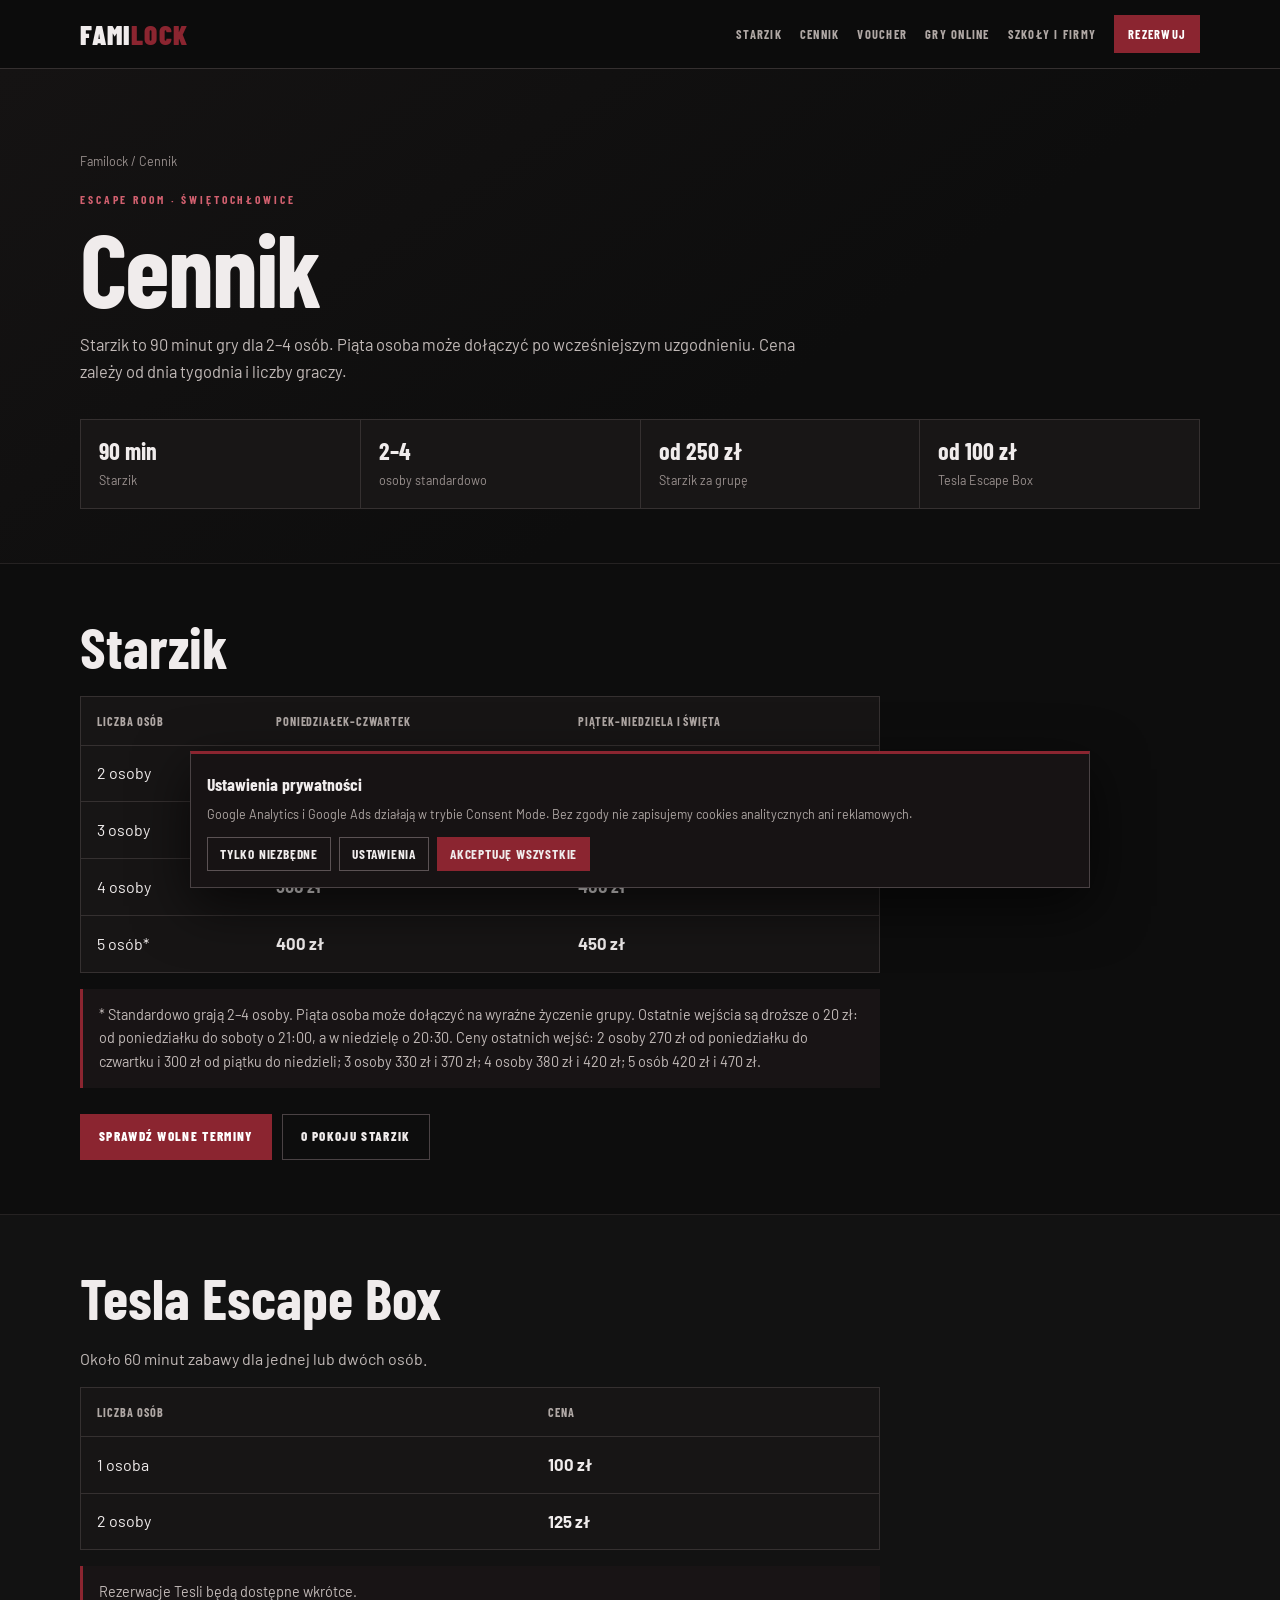
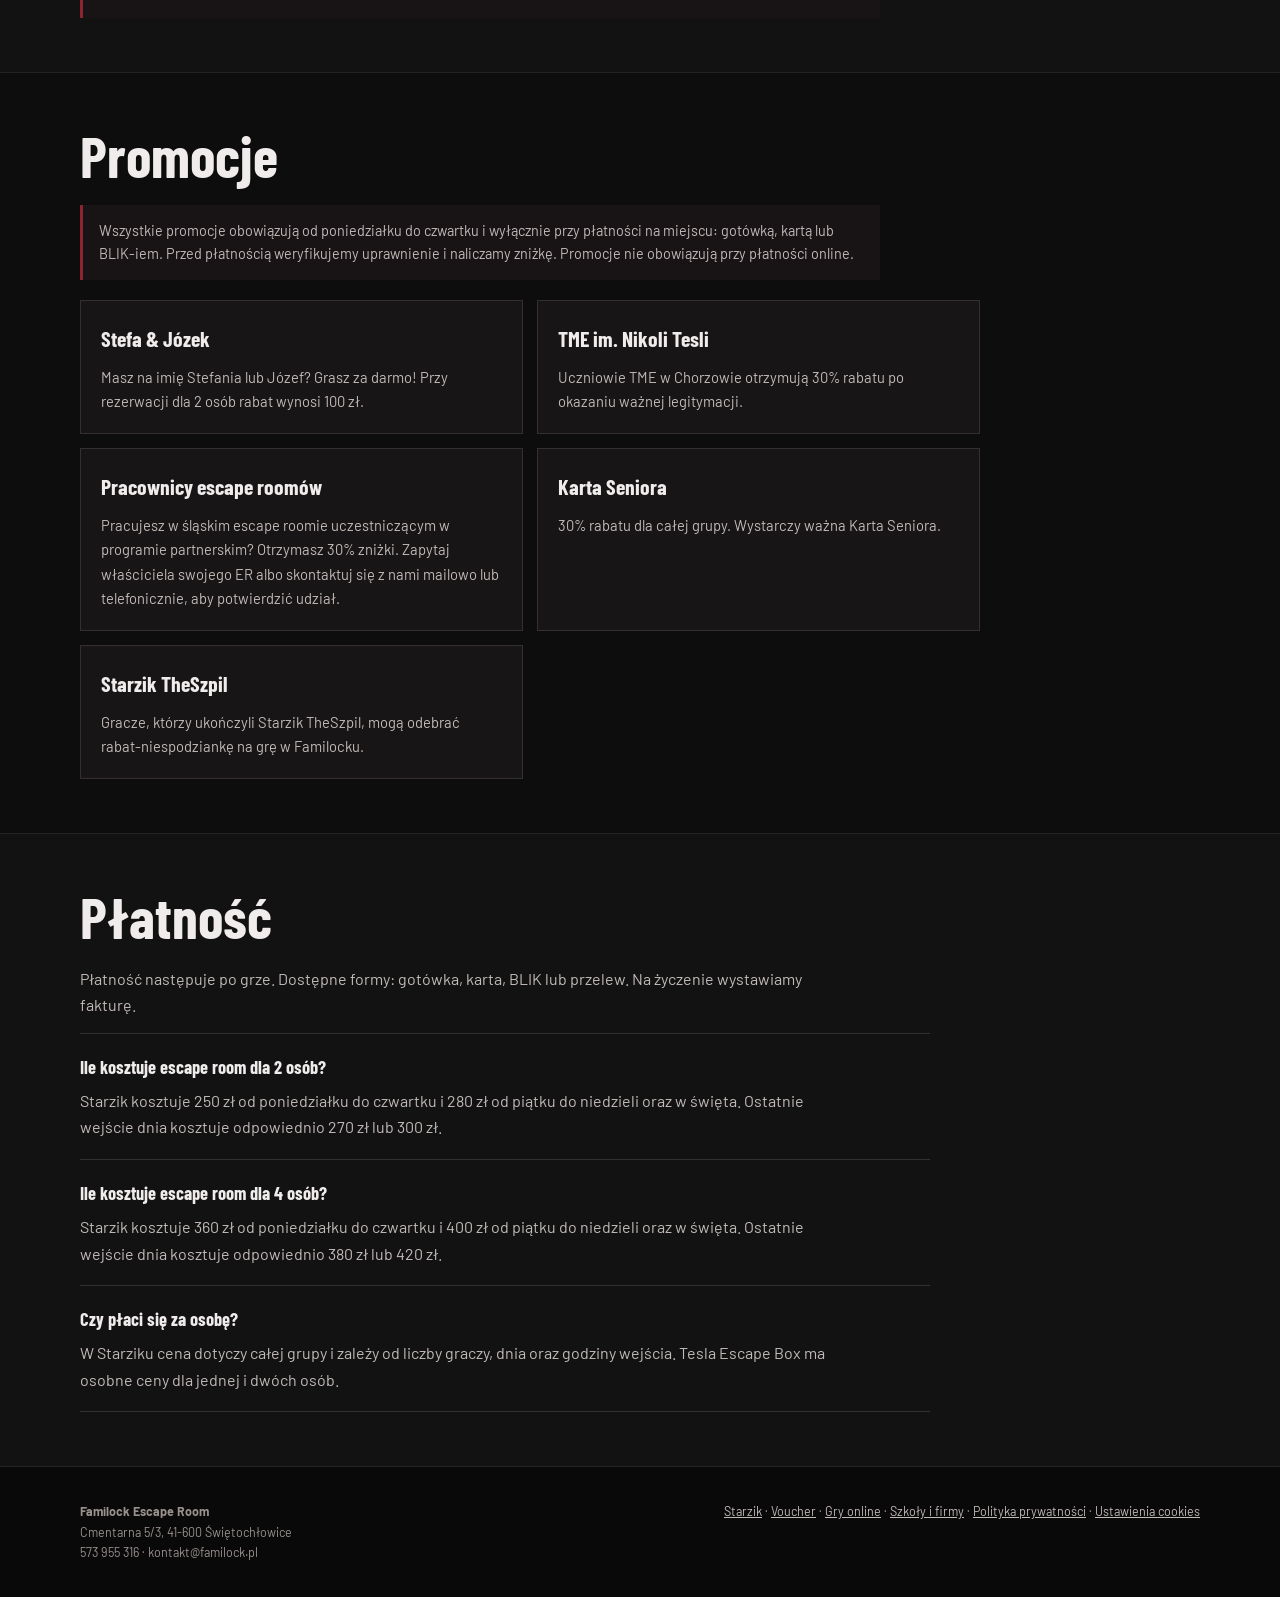
==== cennik/index.html @ 9a749a1a "Update pricing for late entry times" ====
<!doctype html>
<html lang="pl">
<head>
<meta charset="UTF-8">
<meta name="viewport" content="width=device-width,initial-scale=1">
<title>Cennik Escape Room Familock | Świętochłowice</title>
<meta name="description" content="Cennik Familock w Świętochłowicach. Starzik od 250 zł za grupę, Tesla Escape Box od 100 zł. Sprawdź ceny i promocje.">
<meta name="robots" content="index,follow">
<link rel="canonical" href="https://familock.pl/cennik/">
<meta property="og:type" content="website">
<meta property="og:locale" content="pl_PL">
<meta property="og:site_name" content="Familock Escape Room">
<meta property="og:title" content="Cennik Escape Room Familock">
<meta property="og:description" content="Starzik od 250 zł za grupę, Tesla Escape Box od 100 zł. Aktualny cennik i promocje Familock.">
<meta property="og:url" content="https://familock.pl/cennik/">
<meta property="og:image" content="https://familock.pl/img/starzik/starzik-familock-escape-room-swietochlowice-02.webp">
<link rel="icon" href="/favicon.png">
<link rel="stylesheet" href="https://fonts.googleapis.com/css2?family=Barlow+Condensed:wght@600;700;800;900&family=Barlow:wght@300;400;500&display=swap">
<link rel="stylesheet" href="/subpage.css">
<script type="application/ld+json">
{"@context":"https://schema.org","@graph":[{"@type":"WebPage","@id":"https://familock.pl/cennik/#page","url":"https://familock.pl/cennik/","name":"Cennik Escape Room Familock","description":"Cennik pokoju Starzik i gry Tesla Escape Box w Familocku w Świętochłowicach.","inLanguage":"pl-PL","isPartOf":{"@id":"https://familock.pl/#website"},"about":{"@id":"https://familock.pl/#business"}},{"@type":"WebSite","@id":"https://familock.pl/#website","url":"https://familock.pl/","name":"Familock Escape Room"},{"@type":"EntertainmentBusiness","@id":"https://familock.pl/#business","name":"Familock Escape Room","url":"https://familock.pl/","telephone":"+48573955316","email":"kontakt@familock.pl","priceRange":"100–470 PLN","address":{"@type":"PostalAddress","streetAddress":"ul. Cmentarna 5/3","addressLocality":"Świętochłowice","postalCode":"41-600","addressCountry":"PL"}},{"@type":"BreadcrumbList","itemListElement":[{"@type":"ListItem","position":1,"name":"Familock","item":"https://familock.pl/"},{"@type":"ListItem","position":2,"name":"Cennik","item":"https://familock.pl/cennik/"}]}]}
</script>
<script>
window.dataLayer=window.dataLayer||[];
window.gtag=window.gtag||function(){window.dataLayer.push(arguments)};
window.gtag('consent','default',{analytics_storage:'denied',ad_storage:'denied',ad_user_data:'denied',ad_personalization:'denied',wait_for_update:500});
window.gtag('set','ads_data_redaction',true);
window.gtag('js',new Date());
</script>
<!-- Google Tag Manager -->
<script>(function(w,d,s,l,i){w[l]=w[l]||[];w[l].push({'gtm.start':
new Date().getTime(),event:'gtm.js'});var f=d.getElementsByTagName(s)[0],
j=d.createElement(s),dl=l!='dataLayer'?'&l='+l:'';j.async=true;j.src=
'https://www.googletagmanager.com/gtm.js?id='+i+dl;f.parentNode.insertBefore(j,f);
})(window,document,'script','dataLayer','GTM-KNPD8QSZ');</script>
<!-- End Google Tag Manager -->
<script id="familock-google-tag" async src="https://www.googletagmanager.com/gtag/js?id=AW-18392650191"></script>
</head>
<body>
<!-- Google Tag Manager (noscript) -->
<noscript><iframe src="https://www.googletagmanager.com/ns.html?id=GTM-KNPD8QSZ" height="0" width="0" style="display:none;visibility:hidden"></iframe></noscript>
<!-- End Google Tag Manager (noscript) -->
<header class="nav"><div class="nav-inner"><a class="logo" href="/">FAMI<span>LOCK</span></a><nav class="nav-links" aria-label="Nawigacja"><a href="/starzik/">Starzik</a><a href="/cennik/">Cennik</a><a href="/voucher/">Voucher</a><a href="/gry-online/">Gry online</a><a href="/dla-szkol-i-firm/">Szkoły i firmy</a><a class="cta" data-booking-link href="/starzik/#rezerwacja">Rezerwuj</a></nav></div></header>
<main>
<section class="hero"><div class="wrap"><div class="crumbs"><a href="/">Familock</a> / Cennik</div><p class="eyebrow">Escape room · Świętochłowice</p><h1>Cennik</h1><p class="lead">Starzik to 90 minut gry dla 2–4 osób. Piąta osoba może dołączyć po wcześniejszym uzgodnieniu. Cena zależy od dnia tygodnia i liczby graczy.</p><div class="facts"><div class="fact"><strong>90 min</strong><span>Starzik</span></div><div class="fact"><strong>2–4</strong><span>osoby standardowo</span></div><div class="fact"><strong>od 250 zł</strong><span>Starzik za grupę</span></div><div class="fact"><strong>od 100 zł</strong><span>Tesla Escape Box</span></div></div></div></section>

<section class="section"><div class="wrap"><h2>Starzik</h2><table class="price-table"><thead><tr><th>Liczba osób</th><th>Poniedziałek–czwartek</th><th>Piątek–niedziela i święta</th></tr></thead><tbody><tr><td>2 osoby</td><td><strong>250 zł</strong></td><td><strong>280 zł</strong></td></tr><tr><td>3 osoby</td><td><strong>310 zł</strong></td><td><strong>350 zł</strong></td></tr><tr><td>4 osoby</td><td><strong>360 zł</strong></td><td><strong>400 zł</strong></td></tr><tr><td>5 osób*</td><td><strong>400 zł</strong></td><td><strong>450 zł</strong></td></tr></tbody></table><div class="note">* Standardowo grają 2–4 osoby. Piąta osoba może dołączyć na wyraźne życzenie grupy. Ostatnie wejścia są droższe o 20 zł: od poniedziałku do soboty o 21:00, a w niedzielę o 20:30. Ceny ostatnich wejść: 2 osoby 270 zł od poniedziałku do czwartku i 300 zł od piątku do niedzieli; 3 osoby 330 zł i 370 zł; 4 osoby 380 zł i 420 zł; 5 osób 420 zł i 470 zł.</div><div class="actions"><a class="btn primary" data-booking-link href="/starzik/#rezerwacja">Sprawdź wolne terminy</a><a class="btn" href="/starzik/">O pokoju Starzik</a></div></div></section>

<section class="section alt"><div class="wrap"><h2>Tesla Escape Box</h2><p>Około 60 minut zabawy dla jednej lub dwóch osób.</p><table class="price-table"><thead><tr><th>Liczba osób</th><th>Cena</th></tr></thead><tbody><tr><td>1 osoba</td><td><strong>100 zł</strong></td></tr><tr><td>2 osoby</td><td><strong>125 zł</strong></td></tr></tbody></table><div class="note">Rezerwacje Tesli będą dostępne wkrótce.</div></div></section>

<section class="section" id="promocje"><div class="wrap"><h2>Promocje</h2><div class="note" style="margin:0 0 20px">Wszystkie promocje obowiązują od poniedziałku do czwartku i wyłącznie przy płatności na miejscu: gotówką, kartą lub BLIK-iem. Przed płatnością weryfikujemy uprawnienie i naliczamy zniżkę. Promocje nie obowiązują przy płatności online.</div><div class="cards"><article class="card"><h3>Stefa &amp; Józek</h3><p>Masz na imię Stefania lub Józef? Grasz za darmo! Przy rezerwacji dla 2 osób rabat wynosi 100 zł.</p></article><article class="card"><h3>TME im. Nikoli Tesli</h3><p>Uczniowie TME w Chorzowie otrzymują 30% rabatu po okazaniu ważnej legitymacji.</p></article><article class="card"><h3>Pracownicy escape roomów</h3><p>Pracujesz w śląskim escape roomie uczestniczącym w programie partnerskim? Otrzymasz 30% zniżki. Zapytaj właściciela swojego ER albo skontaktuj się z nami mailowo lub telefonicznie, aby potwierdzić udział.</p></article><article class="card"><h3>Karta Seniora</h3><p>30% rabatu dla całej grupy. Wystarczy ważna Karta Seniora.</p></article><article class="card"><h3>Starzik TheSzpil</h3><p>Gracze, którzy ukończyli Starzik TheSzpil, mogą odebrać rabat-niespodziankę na grę w Familocku.</p></article></div></div></section>

<section class="section alt"><div class="wrap"><h2>Płatność</h2><p>Płatność następuje po grze. Dostępne formy: gotówka, karta, BLIK lub przelew. Na życzenie wystawiamy fakturę.</p><div class="qa"><div class="qa-item"><h3>Ile kosztuje escape room dla 2 osób?</h3><p>Starzik kosztuje 250 zł od poniedziałku do czwartku i 280 zł od piątku do niedzieli oraz w święta. Ostatnie wejście dnia kosztuje odpowiednio 270 zł lub 300 zł.</p></div><div class="qa-item"><h3>Ile kosztuje escape room dla 4 osób?</h3><p>Starzik kosztuje 360 zł od poniedziałku do czwartku i 400 zł od piątku do niedzieli oraz w święta. Ostatnie wejście dnia kosztuje odpowiednio 380 zł lub 420 zł.</p></div><div class="qa-item"><h3>Czy płaci się za osobę?</h3><p>W Starziku cena dotyczy całej grupy i zależy od liczby graczy, dnia oraz godziny wejścia. Tesla Escape Box ma osobne ceny dla jednej i dwóch osób.</p></div></div></div></section>
</main>
<footer class="footer"><div class="wrap footer-grid"><div><strong>Familock Escape Room</strong><br>Cmentarna 5/3, 41-600 Świętochłowice<br>573 955 316 · kontakt@familock.pl</div><div><a href="/starzik/">Starzik</a> · <a href="/voucher/">Voucher</a> · <a href="/gry-online/">Gry online</a> · <a href="/dla-szkol-i-firm/">Szkoły i firmy</a> · <a href="/polityka.html">Polityka prywatności</a></div></div></footer>
<div id="cookie-consent" class="cookie" hidden><strong>Ustawienia prywatności</strong><p>Google Analytics i Google Ads działają w trybie Consent Mode. Bez zgody nie zapisujemy cookies analitycznych ani reklamowych.</p><div id="cookie-settings" class="cookie-settings" hidden><label for="cookie-analytics">Analityczne - Google Analytics</label><input id="cookie-analytics" type="checkbox"><label for="cookie-marketing">Reklamowe - pomiar Google Ads</label><input id="cookie-marketing" type="checkbox"></div><div class="cookie-actions"><button id="cookie-necessary">Tylko niezbędne</button><button id="cookie-toggle-settings">Ustawienia</button><button id="cookie-save" hidden>Zapisz wybór</button><button id="cookie-accept-all" class="primary">Akceptuję wszystkie</button></div></div>
<script src="/subpage.js"></script>
</body>
</html>
---- subpage.css ----
*{box-sizing:border-box}html{scroll-behavior:smooth}body{margin:0;background:#0d0d0d;color:#f0ecec;font-family:Barlow,Arial,sans-serif;line-height:1.65}a{color:inherit}.nav{position:sticky;top:0;z-index:20;background:rgba(13,13,13,.96);border-bottom:1px solid #353030}.nav-inner,.wrap{width:min(1120px,calc(100% - 32px));margin:auto}.nav-inner{min-height:68px;display:flex;align-items:center;justify-content:space-between;gap:20px}.logo{font-family:'Barlow Condensed',Arial,sans-serif;font-size:1.7rem;font-weight:900;letter-spacing:.04em;text-decoration:none}.logo span{color:#8b2530}.nav-links{display:flex;gap:18px;align-items:center;flex-wrap:wrap}.nav-links a{font-family:'Barlow Condensed',Arial,sans-serif;font-size:.78rem;font-weight:700;text-transform:uppercase;letter-spacing:.1em;text-decoration:none;color:#b0a8a5}.nav-links a:hover{color:#fff}.nav-links .cta{background:#8b2530;color:#fff;padding:9px 14px}.hero{padding:82px 0 54px;border-bottom:1px solid #252222;background:linear-gradient(145deg,#151313,#0d0d0d 62%)}.eyebrow{font-family:'Barlow Condensed',Arial,sans-serif;font-size:.72rem;font-weight:700;letter-spacing:.25em;text-transform:uppercase;color:#d2606f;margin:0 0 12px}.hero h1{font-family:'Barlow Condensed',Arial,sans-serif;font-size:clamp(3.2rem,8vw,6.4rem);line-height:.9;margin:0 0 18px;letter-spacing:-.02em}.lead{max-width:760px;color:#c2bab8;font-size:1.03rem;margin:0}.facts{display:grid;grid-template-columns:repeat(4,1fr);gap:1px;background:#353030;border:1px solid #353030;margin-top:34px}.fact{background:#181616;padding:18px}.fact strong{display:block;font-family:'Barlow Condensed',Arial,sans-serif;font-size:1.5rem;line-height:1.1}.fact span{display:block;margin-top:5px;color:#9a918f;font-size:.78rem}.section{padding:54px 0;border-bottom:1px solid #252222}.section.alt{background:#121212}.section h2{font-family:'Barlow Condensed',Arial,sans-serif;font-size:clamp(2rem,5vw,3.6rem);line-height:1;margin:0 0 20px}.section h3{font-family:'Barlow Condensed',Arial,sans-serif;font-size:1.35rem;margin:28px 0 8px}.section p{max-width:780px;color:#c2bab8;margin:0 0 14px}.plain-list{max-width:800px;padding-left:20px;color:#c2bab8}.plain-list li{margin:8px 0}.price-table{width:100%;border-collapse:collapse;max-width:800px;background:#171515;border:1px solid #353030}.price-table th,.price-table td{padding:14px 16px;border-bottom:1px solid #353030;text-align:left}.price-table th{font-family:'Barlow Condensed',Arial,sans-serif;text-transform:uppercase;letter-spacing:.08em;color:#b0a8a5;font-size:.76rem}.price-table td strong{font-size:1.05rem}.note{max-width:800px;margin-top:16px;padding:14px 16px;border-left:3px solid #8b2530;background:#181415;color:#c2bab8;font-size:.9rem}.cards{display:grid;grid-template-columns:repeat(2,1fr);gap:14px;max-width:900px}.card{border:1px solid #353030;background:#171515;padding:20px}.card h3{margin:0 0 8px}.card p{margin:0;font-size:.92rem}.qa{max-width:850px;border-top:1px solid #353030}.qa-item{padding:18px 0;border-bottom:1px solid #353030}.qa-item h3{margin:0 0 6px;font-size:1.15rem}.qa-item p{margin:0}.actions{display:flex;gap:10px;flex-wrap:wrap;margin-top:26px}.btn{display:inline-flex;align-items:center;justify-content:center;min-height:46px;padding:10px 18px;text-decoration:none;border:1px solid #4a4244;font-family:'Barlow Condensed',Arial,sans-serif;font-size:.82rem;font-weight:800;text-transform:uppercase;letter-spacing:.1em}.btn.primary{background:#8b2530;border-color:#8b2530;color:#fff}.btn:hover{border-color:#a03340}.footer{padding:34px 0;background:#090909}.footer-grid{display:flex;justify-content:space-between;gap:22px;flex-wrap:wrap;color:#9a918f;font-size:.78rem}.footer a,.footer button{color:#c2bab8}.footer button{border:0;background:none;padding:0;font:inherit;text-decoration:underline;cursor:pointer}.crumbs{font-size:.78rem;color:#9a918f;margin-bottom:18px}.crumbs a{text-decoration:none}.contact-box{max-width:800px;border:1px solid #353030;background:#171515;padding:20px}.contact-box a{color:#f0ecec}.cookie{position:fixed;left:12px;right:12px;bottom:12px;z-index:100;background:#171314;border:1px solid #4a4244;border-top:3px solid #8b2530;max-width:900px;margin:auto;padding:16px;box-shadow:0 18px 55px rgba(0,0,0,.65)}.cookie[hidden]{display:none}.cookie strong{font-family:'Barlow Condensed',Arial,sans-serif;font-size:1.1rem}.cookie p{font-size:.78rem;color:#b0a8a5;margin:5px 0 12px}.cookie-actions{display:flex;gap:8px;flex-wrap:wrap}.cookie button{border:1px solid #5b5254;background:transparent;color:#f0ecec;padding:8px 12px;cursor:pointer;font-family:'Barlow Condensed',Arial,sans-serif;font-weight:700;text-transform:uppercase;letter-spacing:.06em}.cookie button.primary{background:#8b2530;border-color:#8b2530}.cookie-settings{display:grid;grid-template-columns:1fr auto;gap:8px 16px;margin:12px 0;padding-top:12px;border-top:1px solid #353030}.cookie-settings[hidden]{display:none}.cookie-settings label{font-size:.8rem;color:#c2bab8}.cookie-settings input{width:18px;height:18px;accent-color:#8b2530}@media(max-width:760px){.nav-inner{align-items:flex-start;padding:14px 0}.nav-links{justify-content:flex-end;gap:10px}.nav-links a:not(.cta){display:none}.hero{padding:58px 0 40px}.facts{grid-template-columns:1fr 1fr}.cards{grid-template-columns:1fr}.price-table th,.price-table td{padding:12px 10px;font-size:.9rem}.footer-grid{display:block}.footer-grid>div+div{margin-top:12px}}
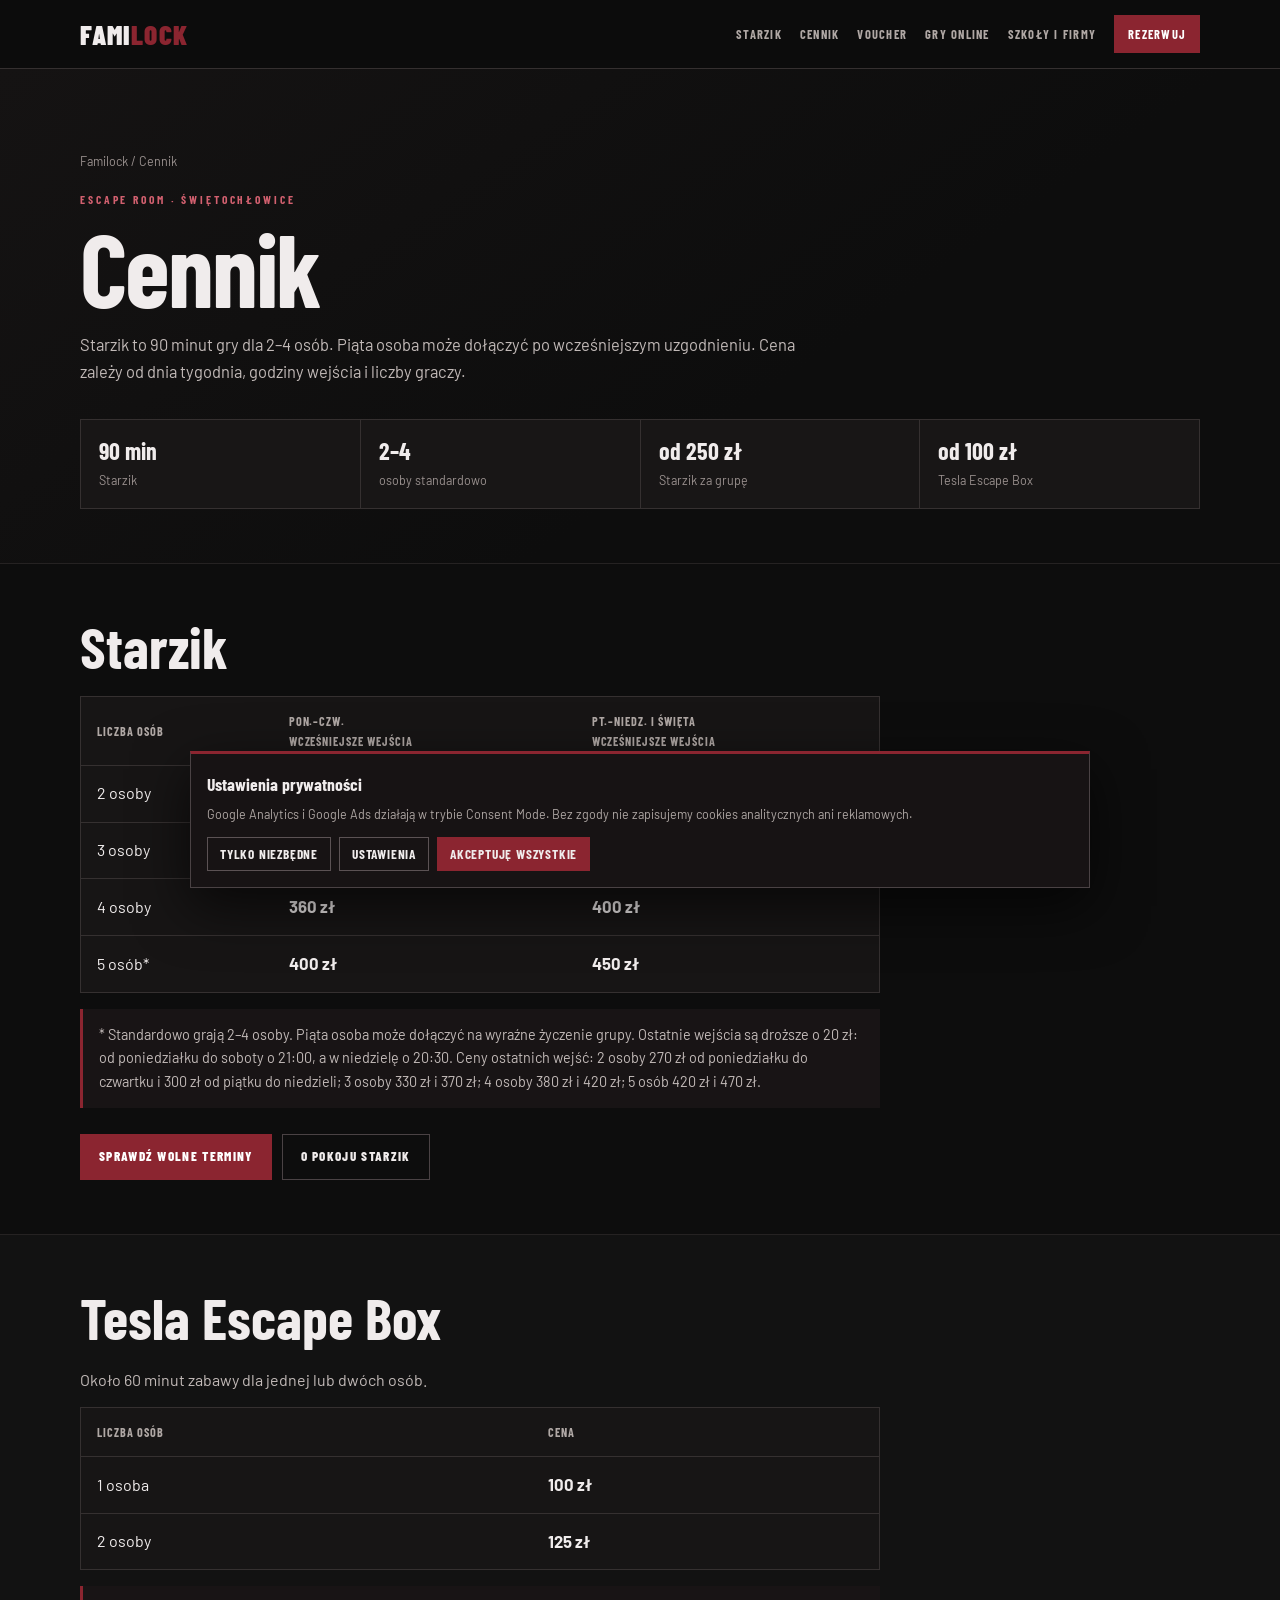
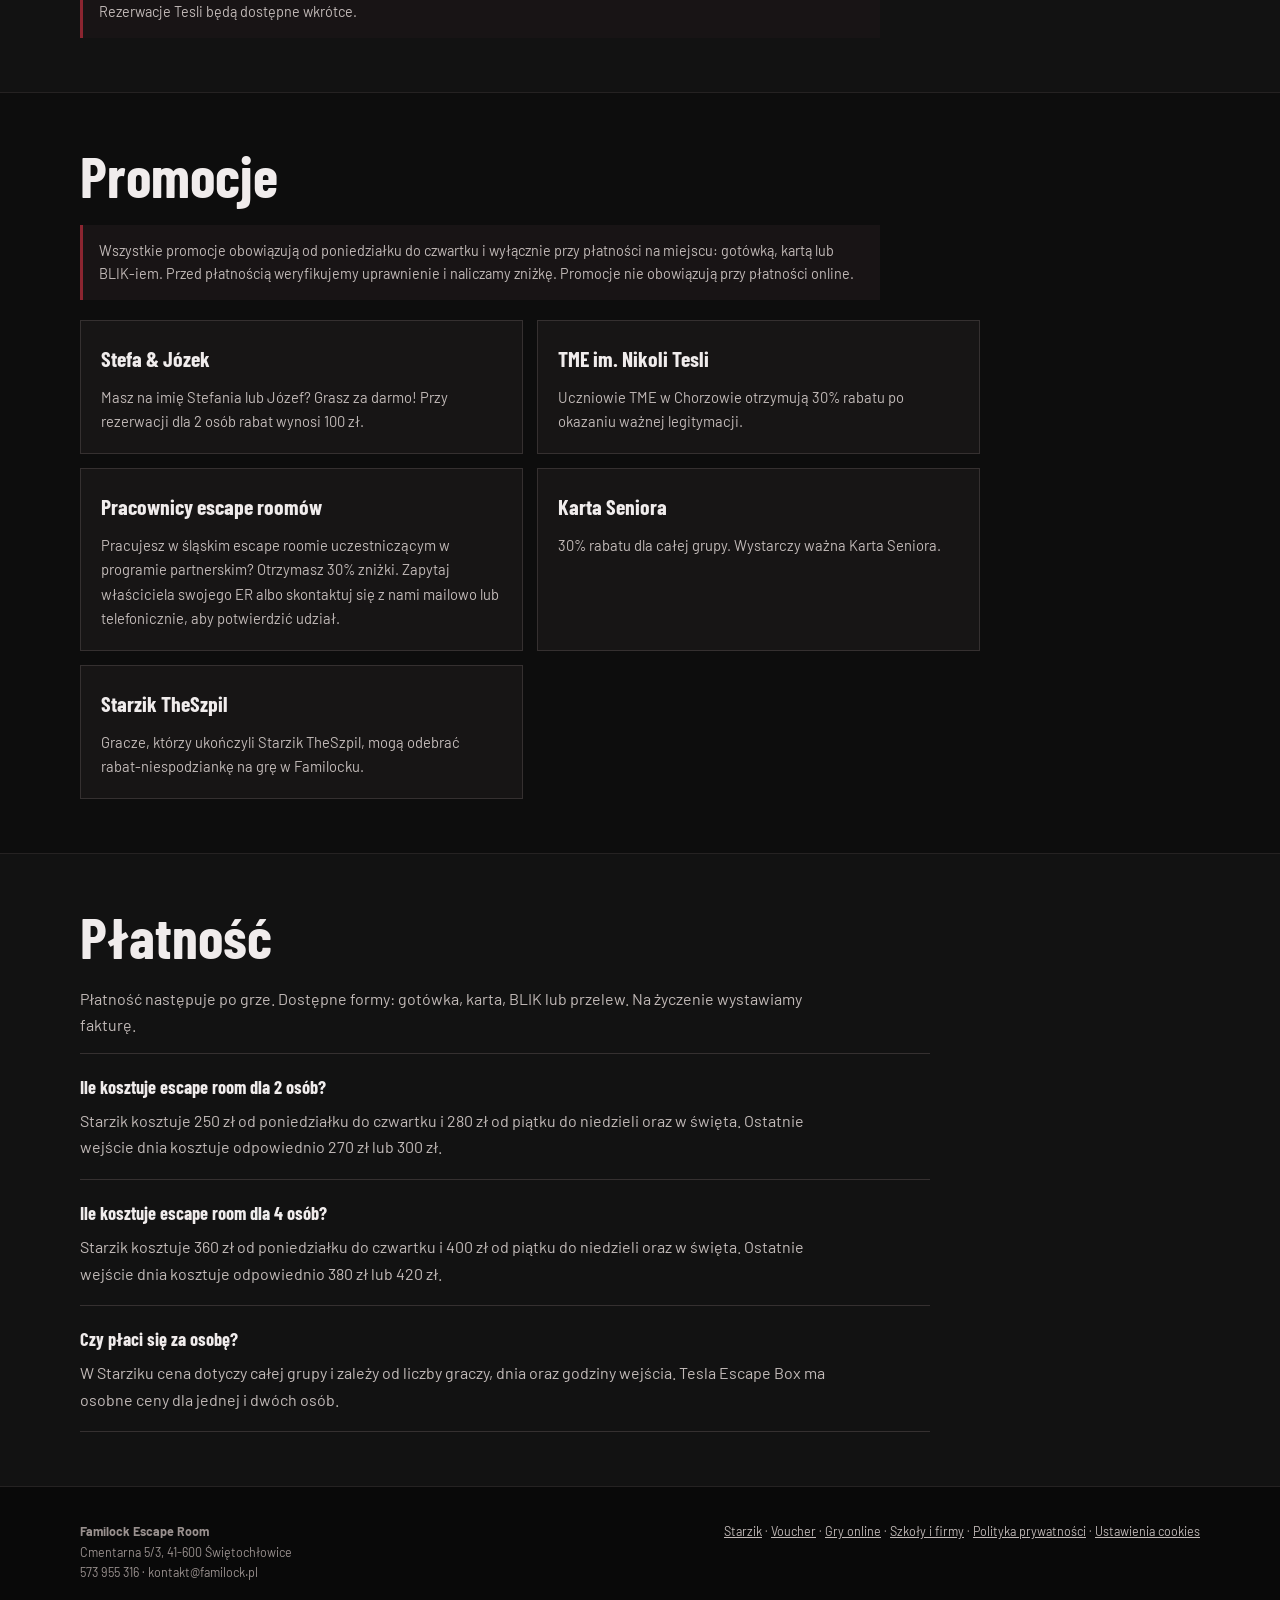
==== commit 577bae45: "Clarify standard and late pricing labels" ====
--- a/cennik/index.html
+++ b/cennik/index.html
@@ -42,9 +42,9 @@
 <!-- End Google Tag Manager (noscript) -->
 <header class="nav"><div class="nav-inner"><a class="logo" href="/">FAMI<span>LOCK</span></a><nav class="nav-links" aria-label="Nawigacja"><a href="/starzik/">Starzik</a><a href="/cennik/">Cennik</a><a href="/voucher/">Voucher</a><a href="/gry-online/">Gry online</a><a href="/dla-szkol-i-firm/">Szkoły i firmy</a><a class="cta" data-booking-link href="/starzik/#rezerwacja">Rezerwuj</a></nav></div></header>
 <main>
-<section class="hero"><div class="wrap"><div class="crumbs"><a href="/">Familock</a> / Cennik</div><p class="eyebrow">Escape room · Świętochłowice</p><h1>Cennik</h1><p class="lead">Starzik to 90 minut gry dla 2–4 osób. Piąta osoba może dołączyć po wcześniejszym uzgodnieniu. Cena zależy od dnia tygodnia i liczby graczy.</p><div class="facts"><div class="fact"><strong>90 min</strong><span>Starzik</span></div><div class="fact"><strong>2–4</strong><span>osoby standardowo</span></div><div class="fact"><strong>od 250 zł</strong><span>Starzik za grupę</span></div><div class="fact"><strong>od 100 zł</strong><span>Tesla Escape Box</span></div></div></div></section>
+<section class="hero"><div class="wrap"><div class="crumbs"><a href="/">Familock</a> / Cennik</div><p class="eyebrow">Escape room · Świętochłowice</p><h1>Cennik</h1><p class="lead">Starzik to 90 minut gry dla 2–4 osób. Piąta osoba może dołączyć po wcześniejszym uzgodnieniu. Cena zależy od dnia tygodnia, godziny wejścia i liczby graczy.</p><div class="facts"><div class="fact"><strong>90 min</strong><span>Starzik</span></div><div class="fact"><strong>2–4</strong><span>osoby standardowo</span></div><div class="fact"><strong>od 250 zł</strong><span>Starzik za grupę</span></div><div class="fact"><strong>od 100 zł</strong><span>Tesla Escape Box</span></div></div></div></section>
 
-<section class="section"><div class="wrap"><h2>Starzik</h2><table class="price-table"><thead><tr><th>Liczba osób</th><th>Poniedziałek–czwartek</th><th>Piątek–niedziela i święta</th></tr></thead><tbody><tr><td>2 osoby</td><td><strong>250 zł</strong></td><td><strong>280 zł</strong></td></tr><tr><td>3 osoby</td><td><strong>310 zł</strong></td><td><strong>350 zł</strong></td></tr><tr><td>4 osoby</td><td><strong>360 zł</strong></td><td><strong>400 zł</strong></td></tr><tr><td>5 osób*</td><td><strong>400 zł</strong></td><td><strong>450 zł</strong></td></tr></tbody></table><div class="note">* Standardowo grają 2–4 osoby. Piąta osoba może dołączyć na wyraźne życzenie grupy. Ostatnie wejścia są droższe o 20 zł: od poniedziałku do soboty o 21:00, a w niedzielę o 20:30. Ceny ostatnich wejść: 2 osoby 270 zł od poniedziałku do czwartku i 300 zł od piątku do niedzieli; 3 osoby 330 zł i 370 zł; 4 osoby 380 zł i 420 zł; 5 osób 420 zł i 470 zł.</div><div class="actions"><a class="btn primary" data-booking-link href="/starzik/#rezerwacja">Sprawdź wolne terminy</a><a class="btn" href="/starzik/">O pokoju Starzik</a></div></div></section>
+<section class="section"><div class="wrap"><h2>Starzik</h2><table class="price-table"><thead><tr><th>Liczba osób</th><th>Pon.–czw.<br>wcześniejsze wejścia</th><th>Pt.–niedz. i święta<br>wcześniejsze wejścia</th></tr></thead><tbody><tr><td>2 osoby</td><td><strong>250 zł</strong></td><td><strong>280 zł</strong></td></tr><tr><td>3 osoby</td><td><strong>310 zł</strong></td><td><strong>350 zł</strong></td></tr><tr><td>4 osoby</td><td><strong>360 zł</strong></td><td><strong>400 zł</strong></td></tr><tr><td>5 osób*</td><td><strong>400 zł</strong></td><td><strong>450 zł</strong></td></tr></tbody></table><div class="note">* Standardowo grają 2–4 osoby. Piąta osoba może dołączyć na wyraźne życzenie grupy. Ostatnie wejścia są droższe o 20 zł: od poniedziałku do soboty o 21:00, a w niedzielę o 20:30. Ceny ostatnich wejść: 2 osoby 270 zł od poniedziałku do czwartku i 300 zł od piątku do niedzieli; 3 osoby 330 zł i 370 zł; 4 osoby 380 zł i 420 zł; 5 osób 420 zł i 470 zł.</div><div class="actions"><a class="btn primary" data-booking-link href="/starzik/#rezerwacja">Sprawdź wolne terminy</a><a class="btn" href="/starzik/">O pokoju Starzik</a></div></div></section>
 
 <section class="section alt"><div class="wrap"><h2>Tesla Escape Box</h2><p>Około 60 minut zabawy dla jednej lub dwóch osób.</p><table class="price-table"><thead><tr><th>Liczba osób</th><th>Cena</th></tr></thead><tbody><tr><td>1 osoba</td><td><strong>100 zł</strong></td></tr><tr><td>2 osoby</td><td><strong>125 zł</strong></td></tr></tbody></table><div class="note">Rezerwacje Tesli będą dostępne wkrótce.</div></div></section>
 
@@ -57,4 +57,3 @@
 <script src="/subpage.js"></script>
 </body>
 </html>
-
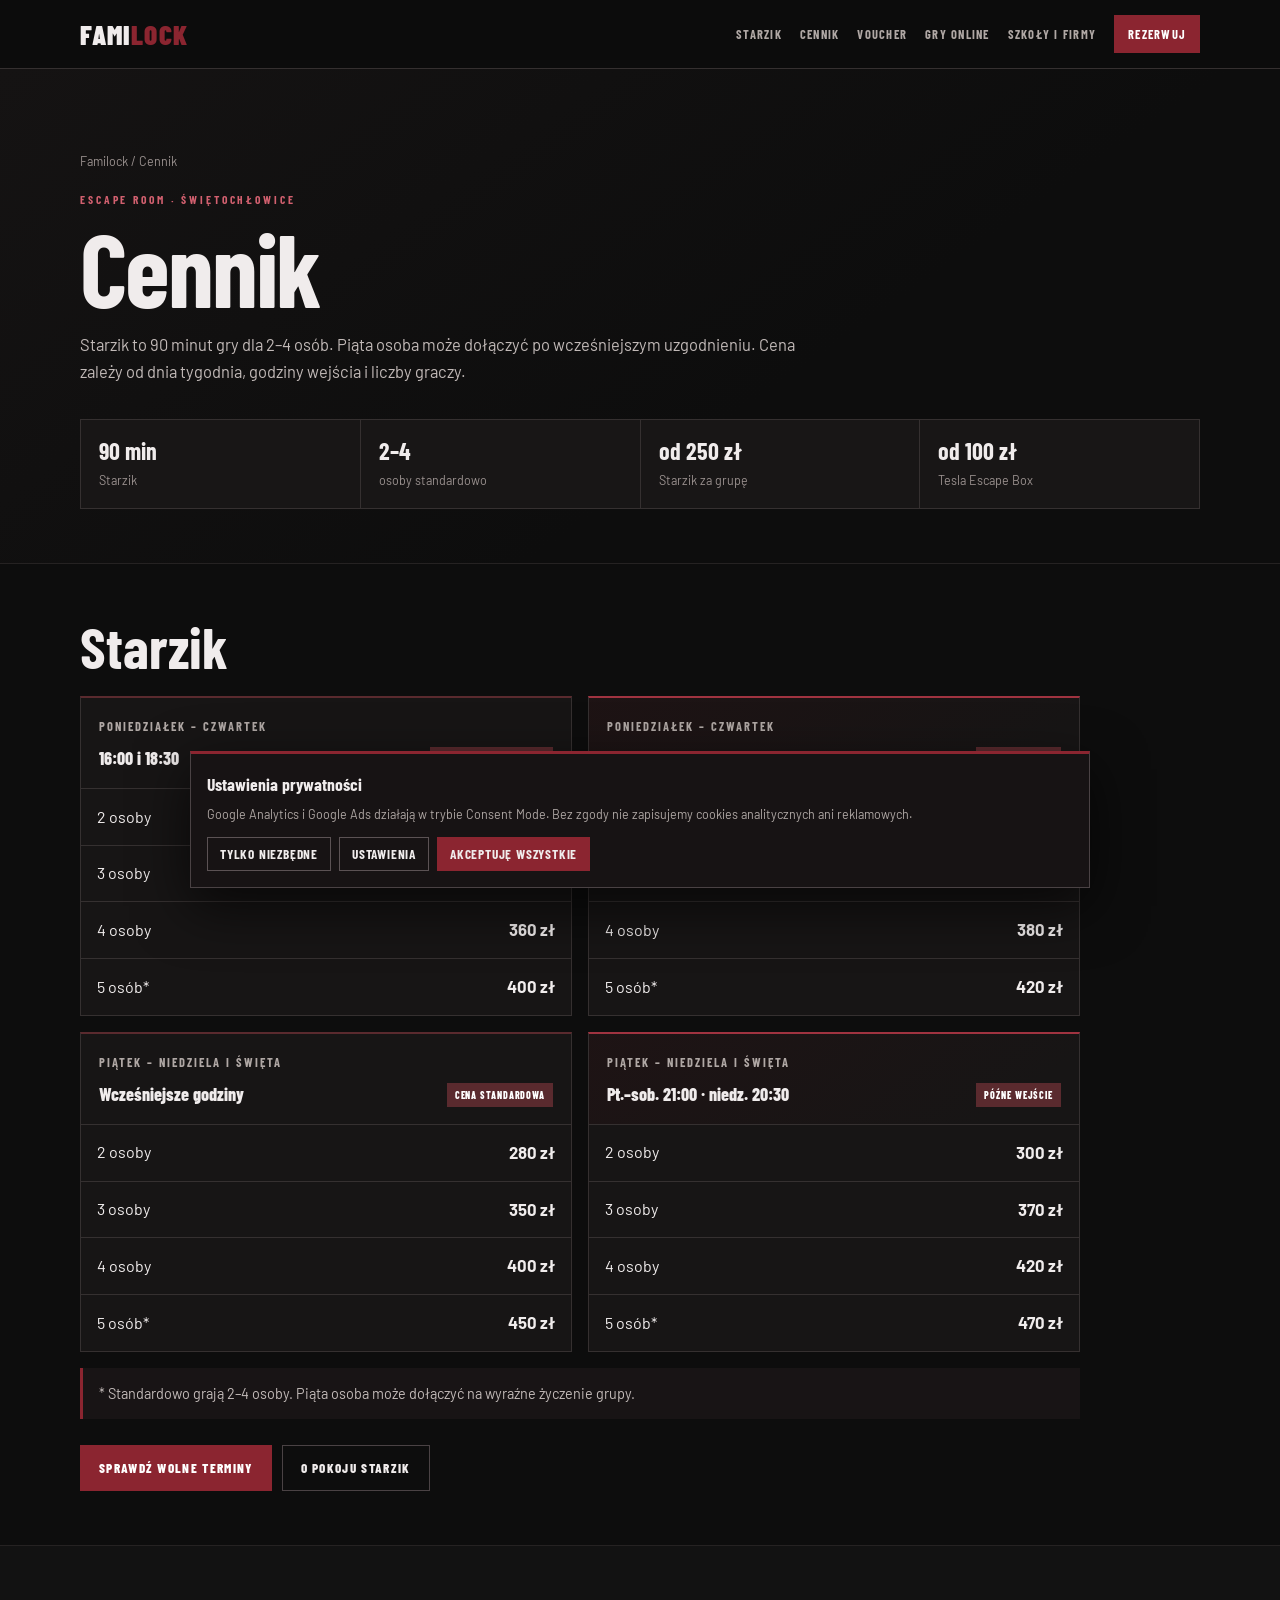
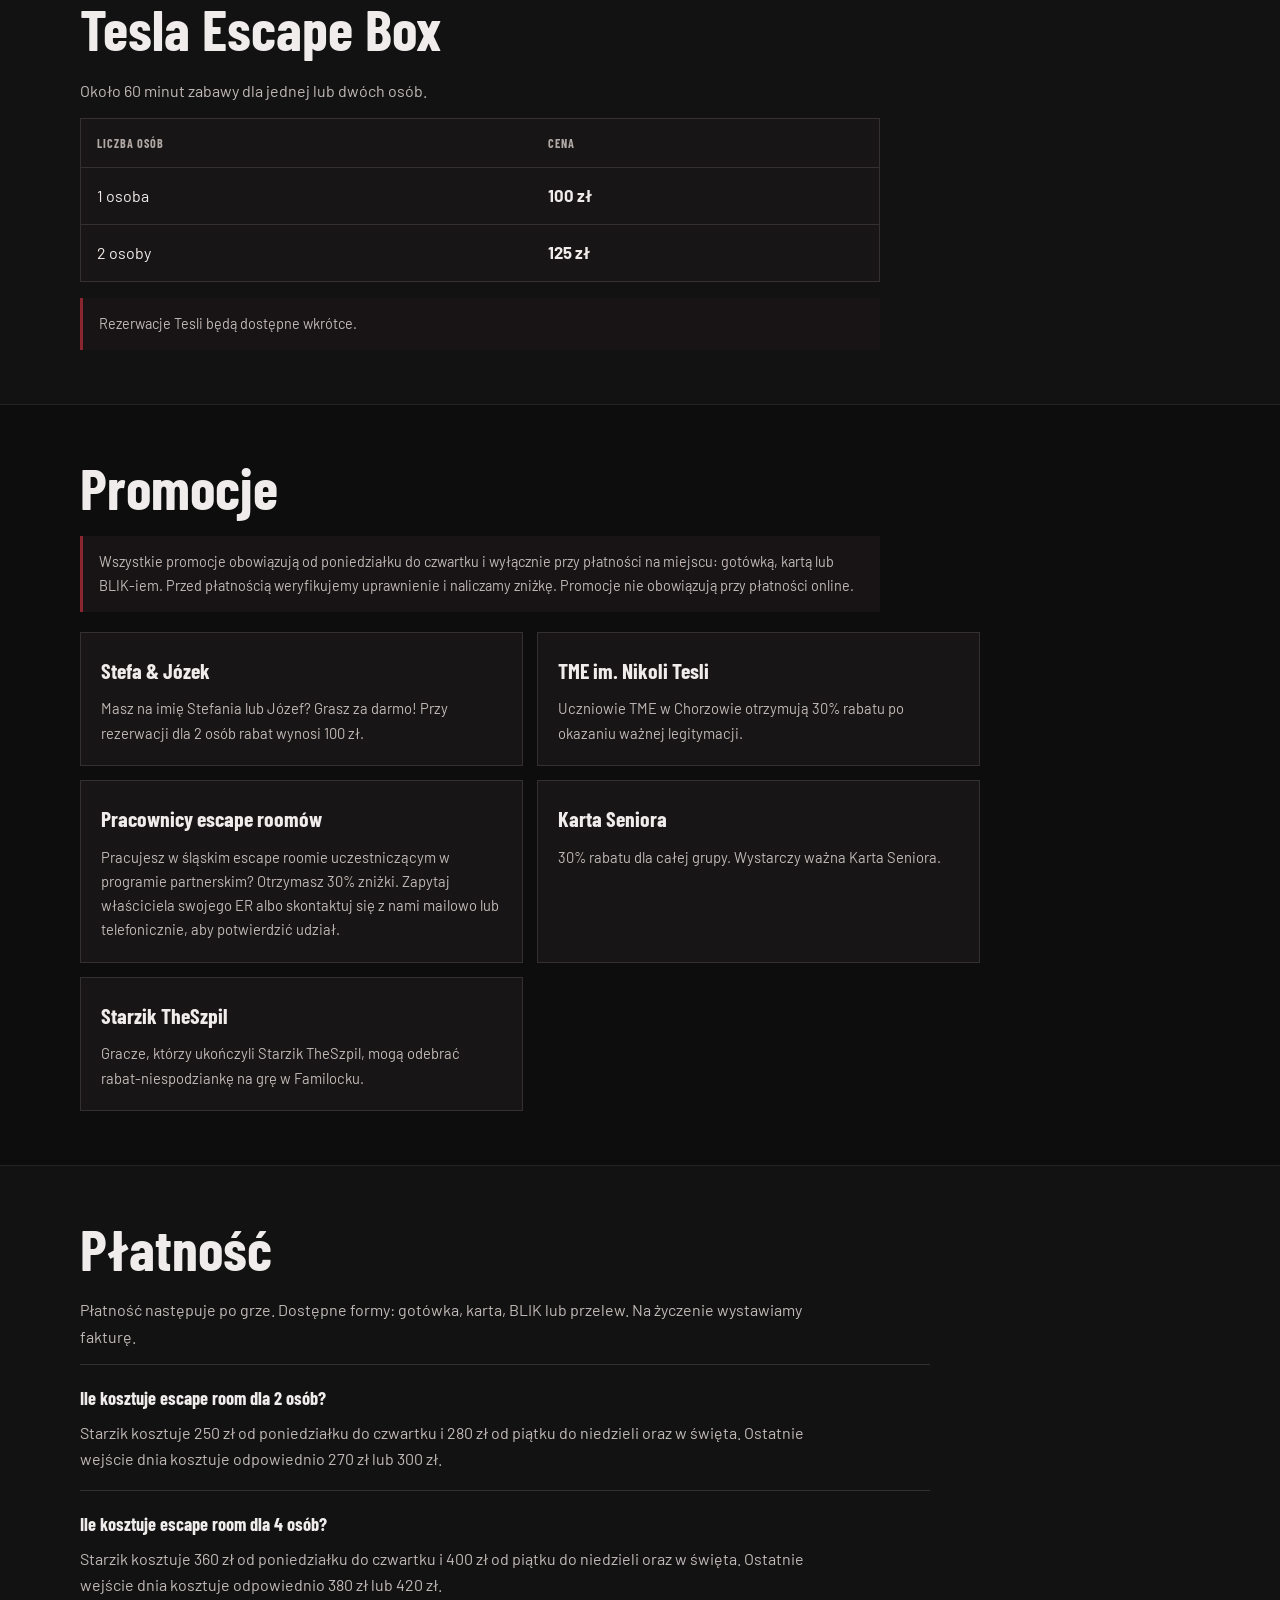
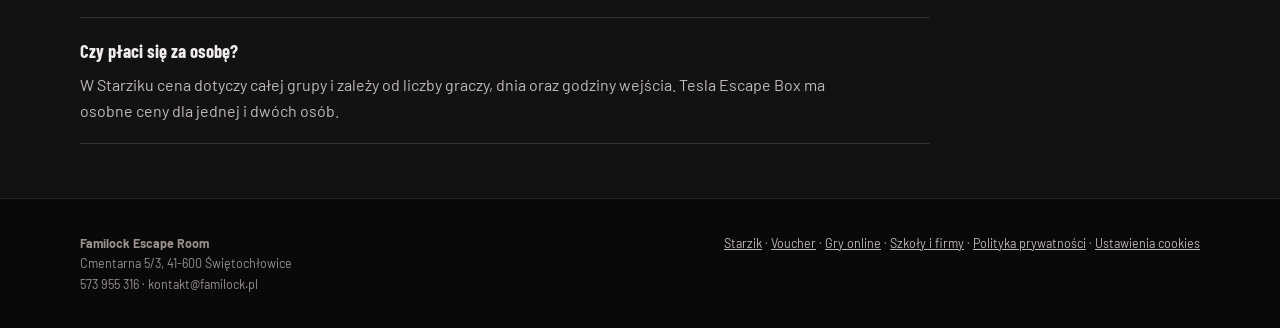
==== commit 1f99d3bf: "Show late entry prices as full price cards" ====
--- a/cennik/index.html
+++ b/cennik/index.html
@@ -17,6 +17,20 @@
 <link rel="icon" href="/favicon.png">
 <link rel="stylesheet" href="https://fonts.googleapis.com/css2?family=Barlow+Condensed:wght@600;700;800;900&family=Barlow:wght@300;400;500&display=swap">
 <link rel="stylesheet" href="/subpage.css">
+<style>
+.price-groups{display:grid;grid-template-columns:repeat(2,minmax(0,1fr));gap:16px;max-width:1000px}
+.price-group{border:1px solid #353030;border-top:2px solid #5a2a2e;background:#171515}
+.price-group.is-late{border-top-color:#a03340;background:linear-gradient(145deg,rgba(90,42,46,.22),#171515 55%)}
+.price-group-head{padding:18px 18px 14px;border-bottom:1px solid #353030}
+.price-group-days{font-family:'Barlow Condensed',Arial,sans-serif;font-size:.78rem;font-weight:700;letter-spacing:.16em;text-transform:uppercase;color:#b0a8a5}
+.price-group-time{display:flex;justify-content:space-between;align-items:center;gap:12px;margin-top:8px;font-family:'Barlow Condensed',Arial,sans-serif;font-size:1.12rem;font-weight:800;color:#f0ecec}
+.price-group-badge{padding:4px 8px;background:#5a2a2e;color:#fff;font-size:.62rem;letter-spacing:.09em;text-transform:uppercase;white-space:nowrap}
+.price-group .price-table{border:0;max-width:none}
+.price-group .price-table tr:last-child td{border-bottom:0}
+.price-group .price-table td:last-child{text-align:right}
+.price-groups+.note{max-width:1000px}
+@media(max-width:760px){.price-groups{grid-template-columns:1fr}.price-group-time{font-size:1rem}}
+</style>
 <script type="application/ld+json">
 {"@context":"https://schema.org","@graph":[{"@type":"WebPage","@id":"https://familock.pl/cennik/#page","url":"https://familock.pl/cennik/","name":"Cennik Escape Room Familock","description":"Cennik pokoju Starzik i gry Tesla Escape Box w Familocku w Świętochłowicach.","inLanguage":"pl-PL","isPartOf":{"@id":"https://familock.pl/#website"},"about":{"@id":"https://familock.pl/#business"}},{"@type":"WebSite","@id":"https://familock.pl/#website","url":"https://familock.pl/","name":"Familock Escape Room"},{"@type":"EntertainmentBusiness","@id":"https://familock.pl/#business","name":"Familock Escape Room","url":"https://familock.pl/","telephone":"+48573955316","email":"kontakt@familock.pl","priceRange":"100–470 PLN","address":{"@type":"PostalAddress","streetAddress":"ul. Cmentarna 5/3","addressLocality":"Świętochłowice","postalCode":"41-600","addressCountry":"PL"}},{"@type":"BreadcrumbList","itemListElement":[{"@type":"ListItem","position":1,"name":"Familock","item":"https://familock.pl/"},{"@type":"ListItem","position":2,"name":"Cennik","item":"https://familock.pl/cennik/"}]}]}
 </script>
@@ -44,7 +58,28 @@
 <main>
 <section class="hero"><div class="wrap"><div class="crumbs"><a href="/">Familock</a> / Cennik</div><p class="eyebrow">Escape room · Świętochłowice</p><h1>Cennik</h1><p class="lead">Starzik to 90 minut gry dla 2–4 osób. Piąta osoba może dołączyć po wcześniejszym uzgodnieniu. Cena zależy od dnia tygodnia, godziny wejścia i liczby graczy.</p><div class="facts"><div class="fact"><strong>90 min</strong><span>Starzik</span></div><div class="fact"><strong>2–4</strong><span>osoby standardowo</span></div><div class="fact"><strong>od 250 zł</strong><span>Starzik za grupę</span></div><div class="fact"><strong>od 100 zł</strong><span>Tesla Escape Box</span></div></div></div></section>
 
-<section class="section"><div class="wrap"><h2>Starzik</h2><table class="price-table"><thead><tr><th>Liczba osób</th><th>Pon.–czw.<br>wcześniejsze wejścia</th><th>Pt.–niedz. i święta<br>wcześniejsze wejścia</th></tr></thead><tbody><tr><td>2 osoby</td><td><strong>250 zł</strong></td><td><strong>280 zł</strong></td></tr><tr><td>3 osoby</td><td><strong>310 zł</strong></td><td><strong>350 zł</strong></td></tr><tr><td>4 osoby</td><td><strong>360 zł</strong></td><td><strong>400 zł</strong></td></tr><tr><td>5 osób*</td><td><strong>400 zł</strong></td><td><strong>450 zł</strong></td></tr></tbody></table><div class="note">* Standardowo grają 2–4 osoby. Piąta osoba może dołączyć na wyraźne życzenie grupy. Ostatnie wejścia są droższe o 20 zł: od poniedziałku do soboty o 21:00, a w niedzielę o 20:30. Ceny ostatnich wejść: 2 osoby 270 zł od poniedziałku do czwartku i 300 zł od piątku do niedzieli; 3 osoby 330 zł i 370 zł; 4 osoby 380 zł i 420 zł; 5 osób 420 zł i 470 zł.</div><div class="actions"><a class="btn primary" data-booking-link href="/starzik/#rezerwacja">Sprawdź wolne terminy</a><a class="btn" href="/starzik/">O pokoju Starzik</a></div></div></section>
+<section class="section" id="starzik-prices"><div class="wrap"><h2>Starzik</h2>
+  <div class="price-groups">
+    <article class="price-group" data-price-tier="weekday-standard">
+      <div class="price-group-head"><div class="price-group-days">Poniedziałek – Czwartek</div><div class="price-group-time"><span>16:00 i 18:30</span><span class="price-group-badge">Wcześniejsze wejścia</span></div></div>
+      <table class="price-table"><tbody><tr><td>2 osoby</td><td><strong>250 zł</strong></td></tr><tr><td>3 osoby</td><td><strong>310 zł</strong></td></tr><tr><td>4 osoby</td><td><strong>360 zł</strong></td></tr><tr><td>5 osób*</td><td><strong>400 zł</strong></td></tr></tbody></table>
+    </article>
+    <article class="price-group is-late" data-price-tier="weekday-late">
+      <div class="price-group-head"><div class="price-group-days">Poniedziałek – Czwartek</div><div class="price-group-time"><span>21:00</span><span class="price-group-badge">Późne wejście</span></div></div>
+      <table class="price-table"><tbody><tr><td>2 osoby</td><td><strong>270 zł</strong></td></tr><tr><td>3 osoby</td><td><strong>330 zł</strong></td></tr><tr><td>4 osoby</td><td><strong>380 zł</strong></td></tr><tr><td>5 osób*</td><td><strong>420 zł</strong></td></tr></tbody></table>
+    </article>
+    <article class="price-group" data-price-tier="weekend-standard">
+      <div class="price-group-head"><div class="price-group-days">Piątek – Niedziela i święta</div><div class="price-group-time"><span>Wcześniejsze godziny</span><span class="price-group-badge">Cena standardowa</span></div></div>
+      <table class="price-table"><tbody><tr><td>2 osoby</td><td><strong>280 zł</strong></td></tr><tr><td>3 osoby</td><td><strong>350 zł</strong></td></tr><tr><td>4 osoby</td><td><strong>400 zł</strong></td></tr><tr><td>5 osób*</td><td><strong>450 zł</strong></td></tr></tbody></table>
+    </article>
+    <article class="price-group is-late" data-price-tier="weekend-late">
+      <div class="price-group-head"><div class="price-group-days">Piątek – Niedziela i święta</div><div class="price-group-time"><span>Pt.–sob. 21:00 · niedz. 20:30</span><span class="price-group-badge">Późne wejście</span></div></div>
+      <table class="price-table"><tbody><tr><td>2 osoby</td><td><strong>300 zł</strong></td></tr><tr><td>3 osoby</td><td><strong>370 zł</strong></td></tr><tr><td>4 osoby</td><td><strong>420 zł</strong></td></tr><tr><td>5 osób*</td><td><strong>470 zł</strong></td></tr></tbody></table>
+    </article>
+  </div>
+  <div class="note">* Standardowo grają 2–4 osoby. Piąta osoba może dołączyć na wyraźne życzenie grupy.</div>
+  <div class="actions"><a class="btn primary" data-booking-link href="/starzik/#rezerwacja">Sprawdź wolne terminy</a><a class="btn" href="/starzik/">O pokoju Starzik</a></div>
+</div></section>
 
 <section class="section alt"><div class="wrap"><h2>Tesla Escape Box</h2><p>Około 60 minut zabawy dla jednej lub dwóch osób.</p><table class="price-table"><thead><tr><th>Liczba osób</th><th>Cena</th></tr></thead><tbody><tr><td>1 osoba</td><td><strong>100 zł</strong></td></tr><tr><td>2 osoby</td><td><strong>125 zł</strong></td></tr></tbody></table><div class="note">Rezerwacje Tesli będą dostępne wkrótce.</div></div></section>
 
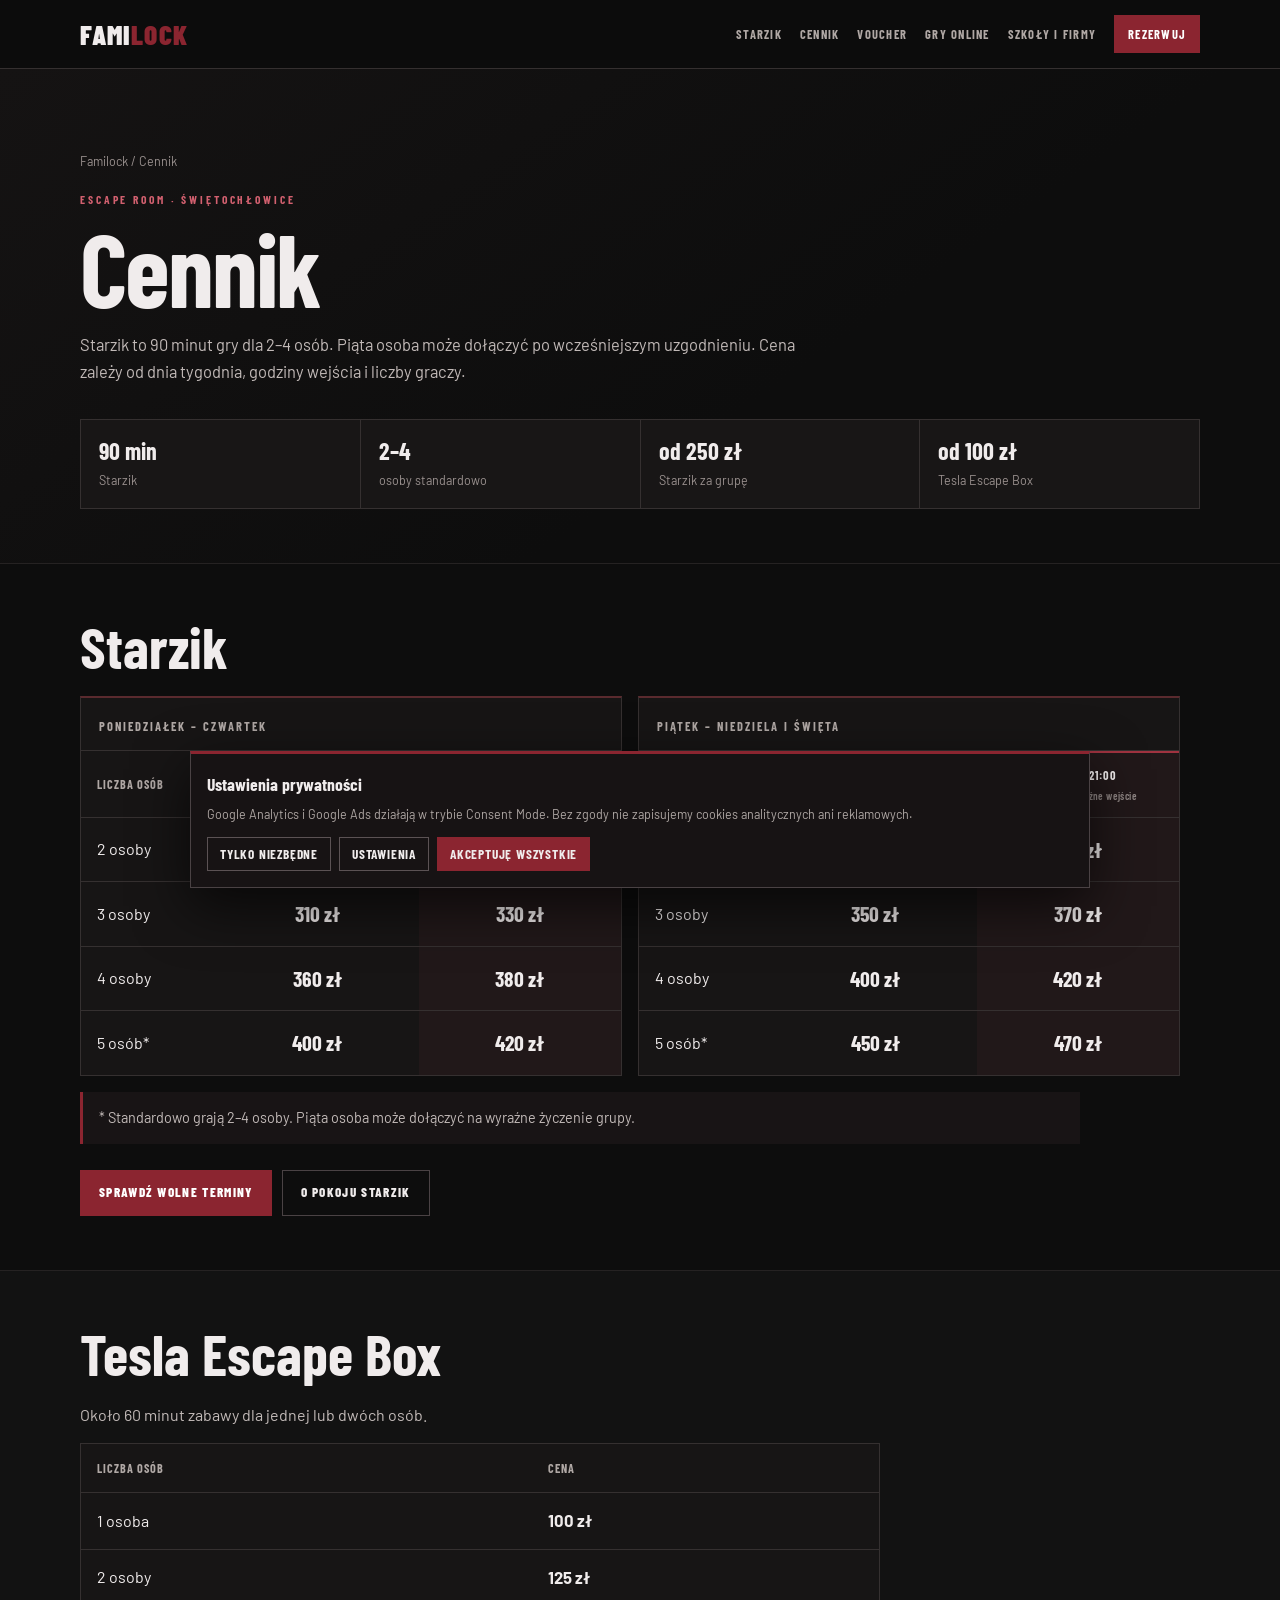
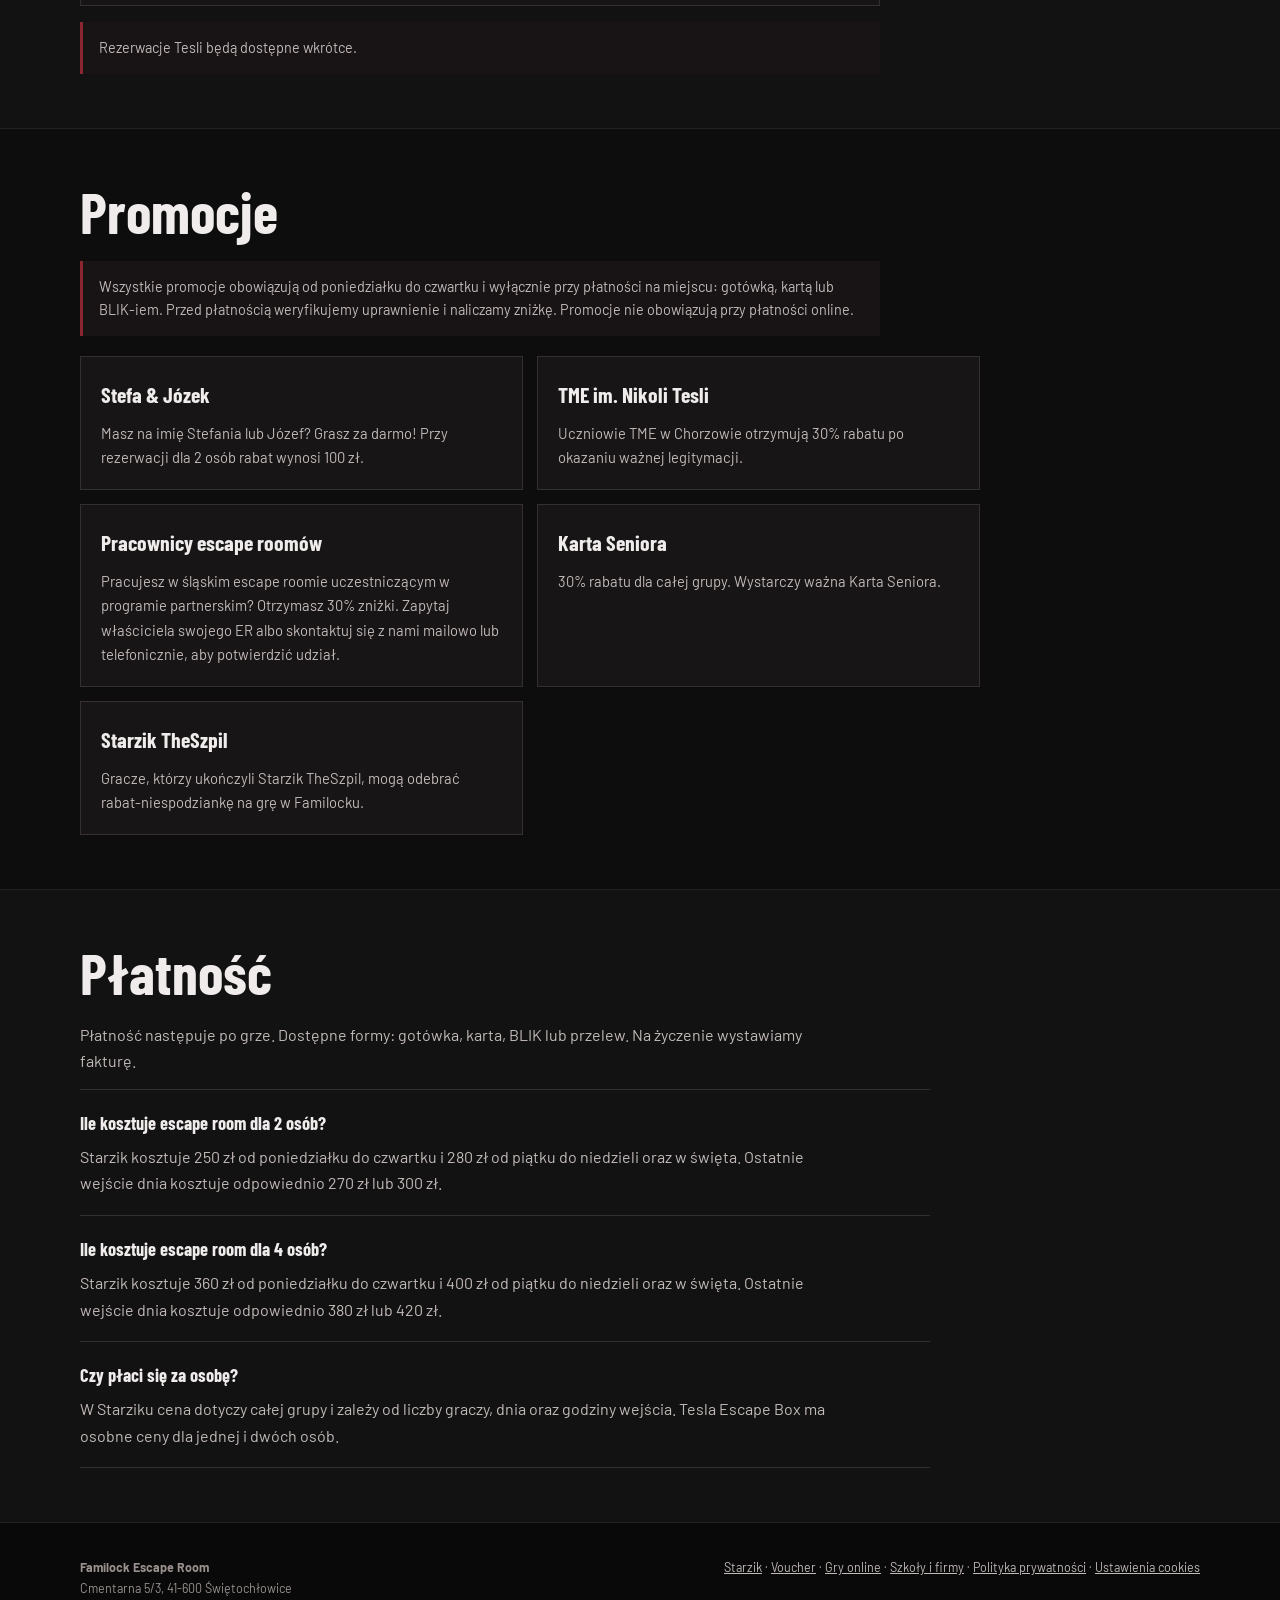
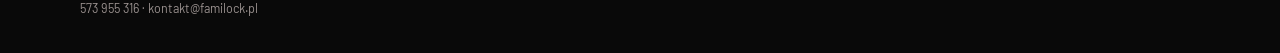
==== commit 4596469b: "Combine standard and late prices on price page" ====
--- a/cennik/index.html
+++ b/cennik/index.html
@@ -18,18 +18,21 @@
 <link rel="stylesheet" href="https://fonts.googleapis.com/css2?family=Barlow+Condensed:wght@600;700;800;900&family=Barlow:wght@300;400;500&display=swap">
 <link rel="stylesheet" href="/subpage.css">
 <style>
-.price-groups{display:grid;grid-template-columns:repeat(2,minmax(0,1fr));gap:16px;max-width:1000px}
+.price-groups{display:grid;grid-template-columns:repeat(2,minmax(0,1fr));gap:16px;max-width:1100px}
 .price-group{border:1px solid #353030;border-top:2px solid #5a2a2e;background:#171515}
-.price-group.is-late{border-top-color:#a03340;background:linear-gradient(145deg,rgba(90,42,46,.22),#171515 55%)}
 .price-group-head{padding:18px 18px 14px;border-bottom:1px solid #353030}
 .price-group-days{font-family:'Barlow Condensed',Arial,sans-serif;font-size:.78rem;font-weight:700;letter-spacing:.16em;text-transform:uppercase;color:#b0a8a5}
-.price-group-time{display:flex;justify-content:space-between;align-items:center;gap:12px;margin-top:8px;font-family:'Barlow Condensed',Arial,sans-serif;font-size:1.12rem;font-weight:800;color:#f0ecec}
-.price-group-badge{padding:4px 8px;background:#5a2a2e;color:#fff;font-size:.62rem;letter-spacing:.09em;text-transform:uppercase;white-space:nowrap}
 .price-group .price-table{border:0;max-width:none}
 .price-group .price-table tr:last-child td{border-bottom:0}
-.price-group .price-table td:last-child{text-align:right}
+.price-group .price-table{table-layout:fixed}
+.price-group .price-table th,.price-group .price-table td{text-align:center;vertical-align:middle}
+.price-group .price-table th:first-child,.price-group .price-table td:first-child{width:25%;text-align:left}
+.price-group .price-table th span{display:block;margin-top:4px;font-size:.66rem;font-weight:600;letter-spacing:.04em;text-transform:none;color:#8f8684;line-height:1.25}
+.price-group .price-table .late-column{background:rgba(90,42,46,.16)}
+.price-group .price-table th.late-column{color:#f0ecec;box-shadow:inset 0 2px 0 #a03340}
+.price-group .price-table td strong{font-family:'Barlow Condensed',Arial,sans-serif;font-size:1.35rem}
 .price-groups+.note{max-width:1000px}
-@media(max-width:760px){.price-groups{grid-template-columns:1fr}.price-group-time{font-size:1rem}}
+@media(max-width:760px){.price-groups{grid-template-columns:1fr}.price-group .price-table th,.price-group .price-table td{padding:12px 7px}.price-group .price-table td strong{font-size:1.18rem}.price-group .price-table th:first-child,.price-group .price-table td:first-child{width:27%}}
 </style>
 <script type="application/ld+json">
 {"@context":"https://schema.org","@graph":[{"@type":"WebPage","@id":"https://familock.pl/cennik/#page","url":"https://familock.pl/cennik/","name":"Cennik Escape Room Familock","description":"Cennik pokoju Starzik i gry Tesla Escape Box w Familocku w Świętochłowicach.","inLanguage":"pl-PL","isPartOf":{"@id":"https://familock.pl/#website"},"about":{"@id":"https://familock.pl/#business"}},{"@type":"WebSite","@id":"https://familock.pl/#website","url":"https://familock.pl/","name":"Familock Escape Room"},{"@type":"EntertainmentBusiness","@id":"https://familock.pl/#business","name":"Familock Escape Room","url":"https://familock.pl/","telephone":"+48573955316","email":"kontakt@familock.pl","priceRange":"100–470 PLN","address":{"@type":"PostalAddress","streetAddress":"ul. Cmentarna 5/3","addressLocality":"Świętochłowice","postalCode":"41-600","addressCountry":"PL"}},{"@type":"BreadcrumbList","itemListElement":[{"@type":"ListItem","position":1,"name":"Familock","item":"https://familock.pl/"},{"@type":"ListItem","position":2,"name":"Cennik","item":"https://familock.pl/cennik/"}]}]}
@@ -60,21 +63,13 @@
 
 <section class="section" id="starzik-prices"><div class="wrap"><h2>Starzik</h2>
   <div class="price-groups">
-    <article class="price-group" data-price-tier="weekday-standard">
-      <div class="price-group-head"><div class="price-group-days">Poniedziałek – Czwartek</div><div class="price-group-time"><span>16:00 i 18:30</span><span class="price-group-badge">Wcześniejsze wejścia</span></div></div>
-      <table class="price-table"><tbody><tr><td>2 osoby</td><td><strong>250 zł</strong></td></tr><tr><td>3 osoby</td><td><strong>310 zł</strong></td></tr><tr><td>4 osoby</td><td><strong>360 zł</strong></td></tr><tr><td>5 osób*</td><td><strong>400 zł</strong></td></tr></tbody></table>
+    <article class="price-group" data-price-group="weekday">
+      <div class="price-group-head"><div class="price-group-days">Poniedziałek – Czwartek</div></div>
+      <table class="price-table"><thead><tr><th>Liczba osób</th><th>16:00 i 18:30<span>Wcześniejsze wejścia</span></th><th class="late-column">21:00<span>Późne wejście</span></th></tr></thead><tbody><tr><td>2 osoby</td><td><strong data-price-tier="weekday-standard" data-players="2">250 zł</strong></td><td class="late-column"><strong data-price-tier="weekday-late" data-players="2">270 zł</strong></td></tr><tr><td>3 osoby</td><td><strong data-price-tier="weekday-standard" data-players="3">310 zł</strong></td><td class="late-column"><strong data-price-tier="weekday-late" data-players="3">330 zł</strong></td></tr><tr><td>4 osoby</td><td><strong data-price-tier="weekday-standard" data-players="4">360 zł</strong></td><td class="late-column"><strong data-price-tier="weekday-late" data-players="4">380 zł</strong></td></tr><tr><td>5 osób*</td><td><strong data-price-tier="weekday-standard" data-players="5">400 zł</strong></td><td class="late-column"><strong data-price-tier="weekday-late" data-players="5">420 zł</strong></td></tr></tbody></table>
     </article>
-    <article class="price-group is-late" data-price-tier="weekday-late">
-      <div class="price-group-head"><div class="price-group-days">Poniedziałek – Czwartek</div><div class="price-group-time"><span>21:00</span><span class="price-group-badge">Późne wejście</span></div></div>
-      <table class="price-table"><tbody><tr><td>2 osoby</td><td><strong>270 zł</strong></td></tr><tr><td>3 osoby</td><td><strong>330 zł</strong></td></tr><tr><td>4 osoby</td><td><strong>380 zł</strong></td></tr><tr><td>5 osób*</td><td><strong>420 zł</strong></td></tr></tbody></table>
-    </article>
-    <article class="price-group" data-price-tier="weekend-standard">
-      <div class="price-group-head"><div class="price-group-days">Piątek – Niedziela i święta</div><div class="price-group-time"><span>Wcześniejsze godziny</span><span class="price-group-badge">Cena standardowa</span></div></div>
-      <table class="price-table"><tbody><tr><td>2 osoby</td><td><strong>280 zł</strong></td></tr><tr><td>3 osoby</td><td><strong>350 zł</strong></td></tr><tr><td>4 osoby</td><td><strong>400 zł</strong></td></tr><tr><td>5 osób*</td><td><strong>450 zł</strong></td></tr></tbody></table>
-    </article>
-    <article class="price-group is-late" data-price-tier="weekend-late">
-      <div class="price-group-head"><div class="price-group-days">Piątek – Niedziela i święta</div><div class="price-group-time"><span>Pt.–sob. 21:00 · niedz. 20:30</span><span class="price-group-badge">Późne wejście</span></div></div>
-      <table class="price-table"><tbody><tr><td>2 osoby</td><td><strong>300 zł</strong></td></tr><tr><td>3 osoby</td><td><strong>370 zł</strong></td></tr><tr><td>4 osoby</td><td><strong>420 zł</strong></td></tr><tr><td>5 osób*</td><td><strong>470 zł</strong></td></tr></tbody></table>
+    <article class="price-group" data-price-group="weekend">
+      <div class="price-group-head"><div class="price-group-days">Piątek – Niedziela i święta</div></div>
+      <table class="price-table"><thead><tr><th>Liczba osób</th><th>Do 18:30<span>Wcześniejsze wejścia</span></th><th class="late-column">Pt.–sob. 21:00<span>Niedz. 20:30 · późne wejście</span></th></tr></thead><tbody><tr><td>2 osoby</td><td><strong data-price-tier="weekend-standard" data-players="2">280 zł</strong></td><td class="late-column"><strong data-price-tier="weekend-late" data-players="2">300 zł</strong></td></tr><tr><td>3 osoby</td><td><strong data-price-tier="weekend-standard" data-players="3">350 zł</strong></td><td class="late-column"><strong data-price-tier="weekend-late" data-players="3">370 zł</strong></td></tr><tr><td>4 osoby</td><td><strong data-price-tier="weekend-standard" data-players="4">400 zł</strong></td><td class="late-column"><strong data-price-tier="weekend-late" data-players="4">420 zł</strong></td></tr><tr><td>5 osób*</td><td><strong data-price-tier="weekend-standard" data-players="5">450 zł</strong></td><td class="late-column"><strong data-price-tier="weekend-late" data-players="5">470 zł</strong></td></tr></tbody></table>
     </article>
   </div>
   <div class="note">* Standardowo grają 2–4 osoby. Piąta osoba może dołączyć na wyraźne życzenie grupy.</div>
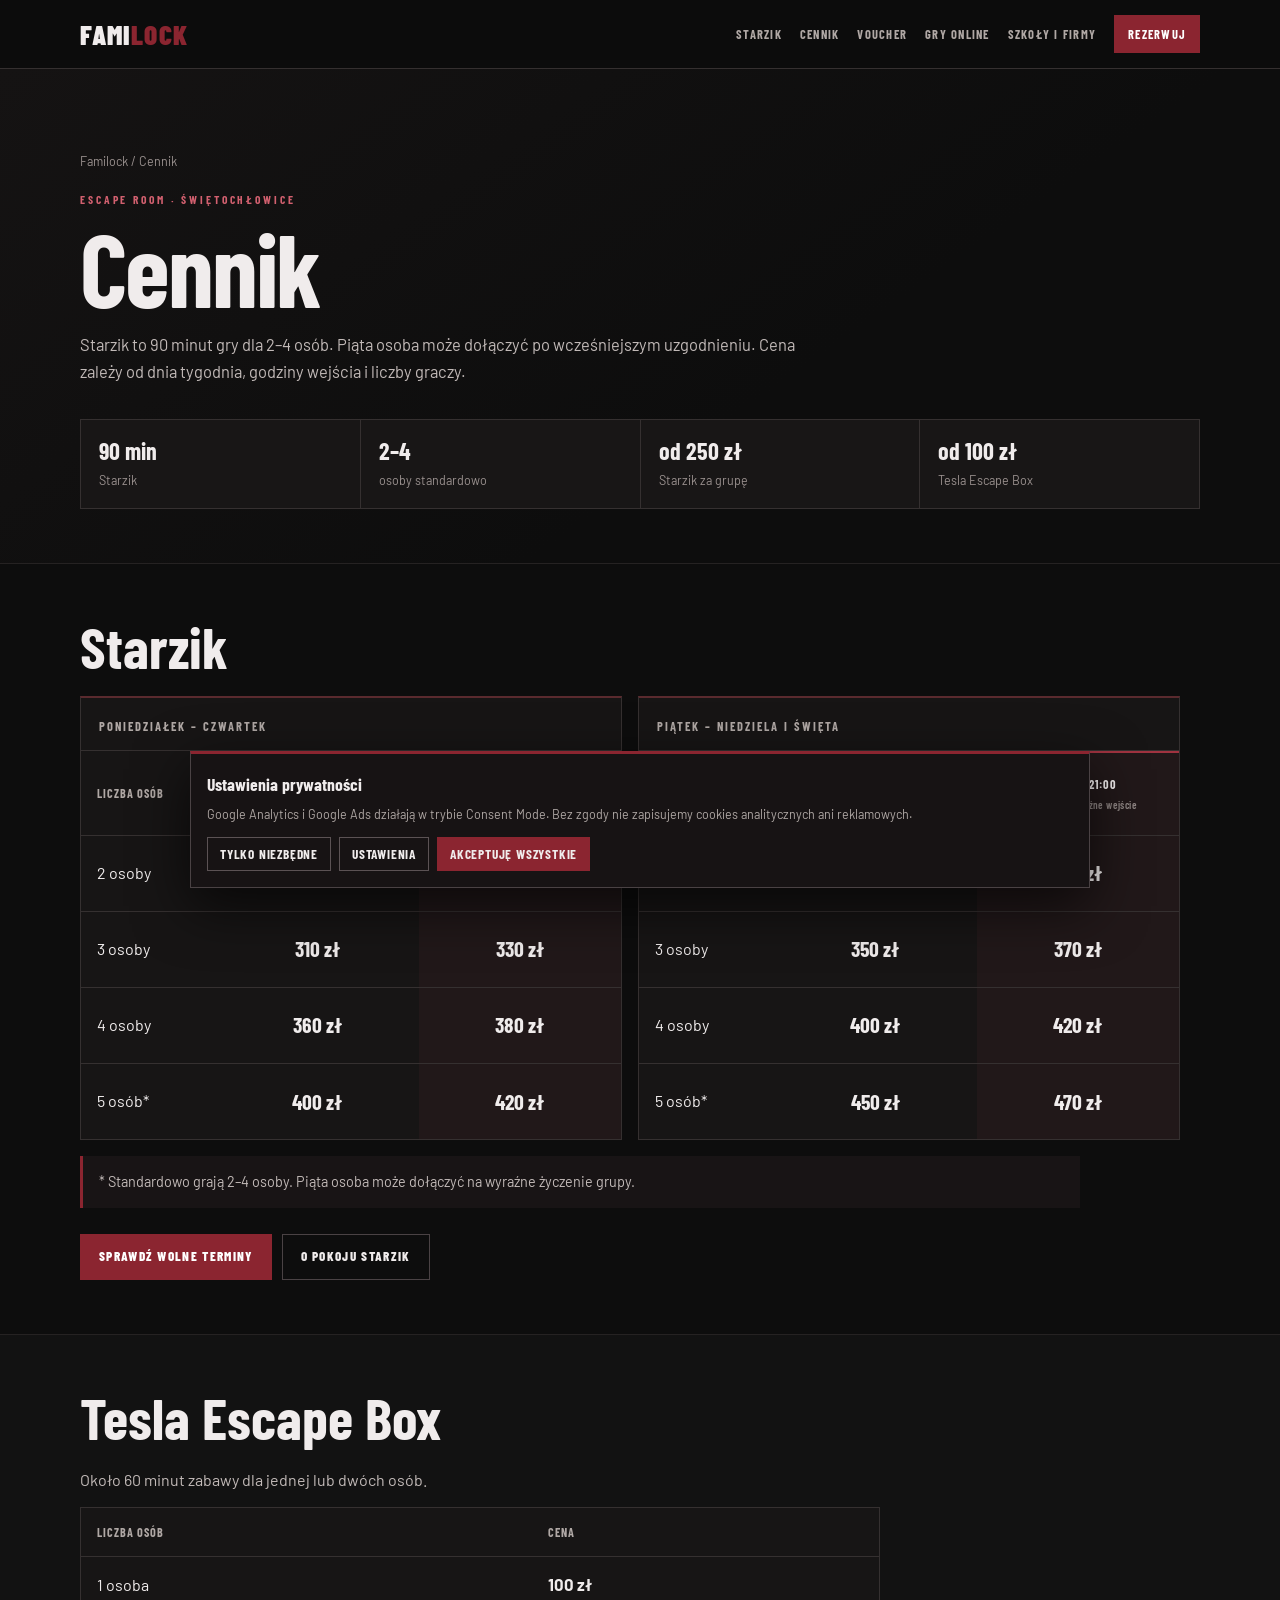
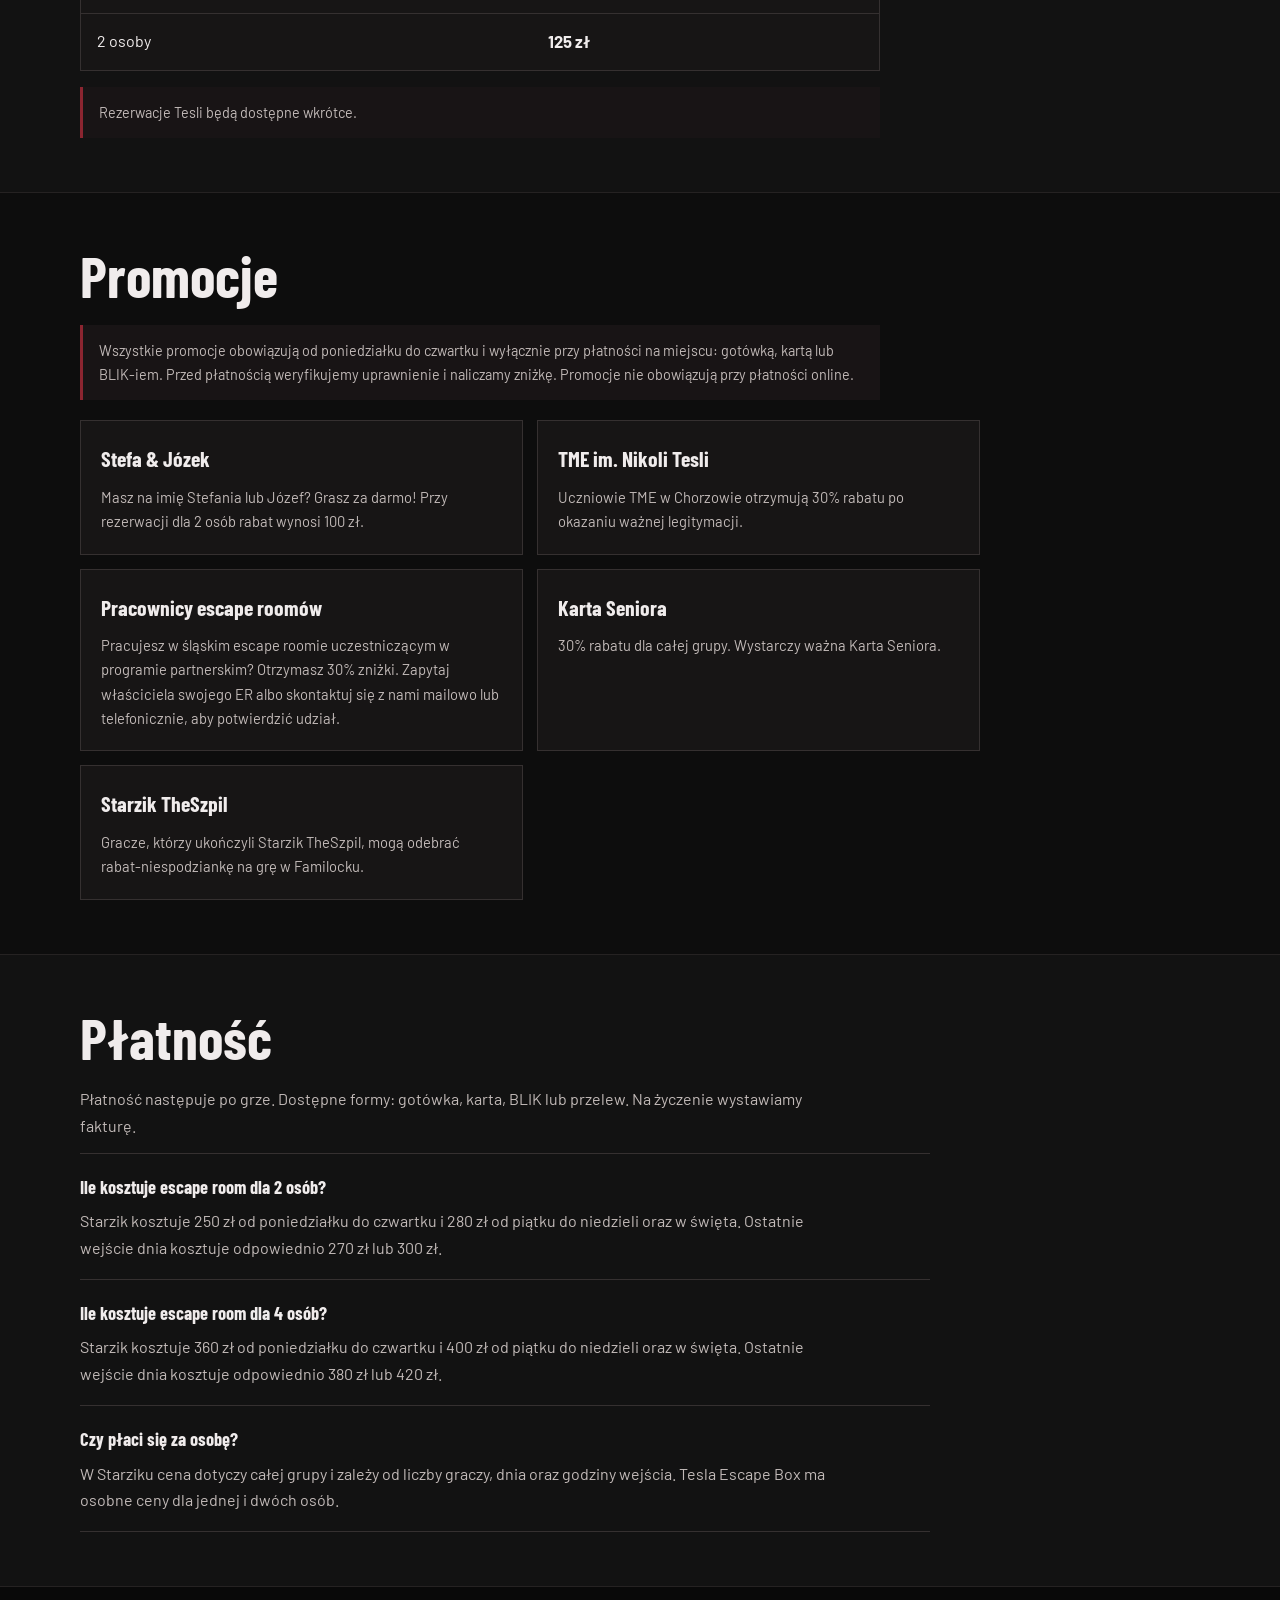
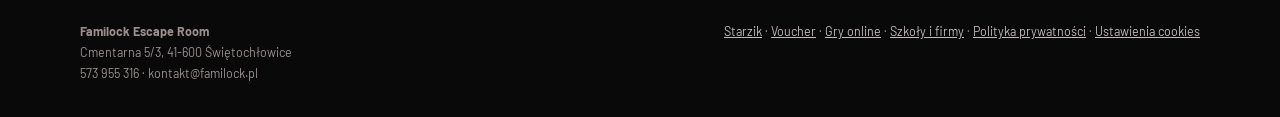
==== commit 93249314: "Align pricing rows on price page" ====
--- a/cennik/index.html
+++ b/cennik/index.html
@@ -26,13 +26,15 @@
 .price-group .price-table tr:last-child td{border-bottom:0}
 .price-group .price-table{table-layout:fixed}
 .price-group .price-table th,.price-group .price-table td{text-align:center;vertical-align:middle}
+.price-group .price-table thead tr{height:84px}
+.price-group .price-table tbody tr{height:76px}
 .price-group .price-table th:first-child,.price-group .price-table td:first-child{width:25%;text-align:left}
 .price-group .price-table th span{display:block;margin-top:4px;font-size:.66rem;font-weight:600;letter-spacing:.04em;text-transform:none;color:#8f8684;line-height:1.25}
 .price-group .price-table .late-column{background:rgba(90,42,46,.16)}
 .price-group .price-table th.late-column{color:#f0ecec;box-shadow:inset 0 2px 0 #a03340}
 .price-group .price-table td strong{font-family:'Barlow Condensed',Arial,sans-serif;font-size:1.35rem}
 .price-groups+.note{max-width:1000px}
-@media(max-width:760px){.price-groups{grid-template-columns:1fr}.price-group .price-table th,.price-group .price-table td{padding:12px 7px}.price-group .price-table td strong{font-size:1.18rem}.price-group .price-table th:first-child,.price-group .price-table td:first-child{width:27%}}
+@media(max-width:760px){.price-groups{grid-template-columns:1fr}.price-group .price-table thead tr{height:76px}.price-group .price-table tbody tr{height:68px}.price-group .price-table th,.price-group .price-table td{padding:12px 7px}.price-group .price-table td strong{font-size:1.18rem}.price-group .price-table th:first-child,.price-group .price-table td:first-child{width:27%}}
 </style>
 <script type="application/ld+json">
 {"@context":"https://schema.org","@graph":[{"@type":"WebPage","@id":"https://familock.pl/cennik/#page","url":"https://familock.pl/cennik/","name":"Cennik Escape Room Familock","description":"Cennik pokoju Starzik i gry Tesla Escape Box w Familocku w Świętochłowicach.","inLanguage":"pl-PL","isPartOf":{"@id":"https://familock.pl/#website"},"about":{"@id":"https://familock.pl/#business"}},{"@type":"WebSite","@id":"https://familock.pl/#website","url":"https://familock.pl/","name":"Familock Escape Room"},{"@type":"EntertainmentBusiness","@id":"https://familock.pl/#business","name":"Familock Escape Room","url":"https://familock.pl/","telephone":"+48573955316","email":"kontakt@familock.pl","priceRange":"100–470 PLN","address":{"@type":"PostalAddress","streetAddress":"ul. Cmentarna 5/3","addressLocality":"Świętochłowice","postalCode":"41-600","addressCountry":"PL"}},{"@type":"BreadcrumbList","itemListElement":[{"@type":"ListItem","position":1,"name":"Familock","item":"https://familock.pl/"},{"@type":"ListItem","position":2,"name":"Cennik","item":"https://familock.pl/cennik/"}]}]}
@@ -51,7 +53,6 @@
 'https://www.googletagmanager.com/gtm.js?id='+i+dl;f.parentNode.insertBefore(j,f);
 })(window,document,'script','dataLayer','GTM-KNPD8QSZ');</script>
 <!-- End Google Tag Manager -->
-<script id="familock-google-tag" async src="https://www.googletagmanager.com/gtag/js?id=AW-18392650191"></script>
 </head>
 <body>
 <!-- Google Tag Manager (noscript) -->
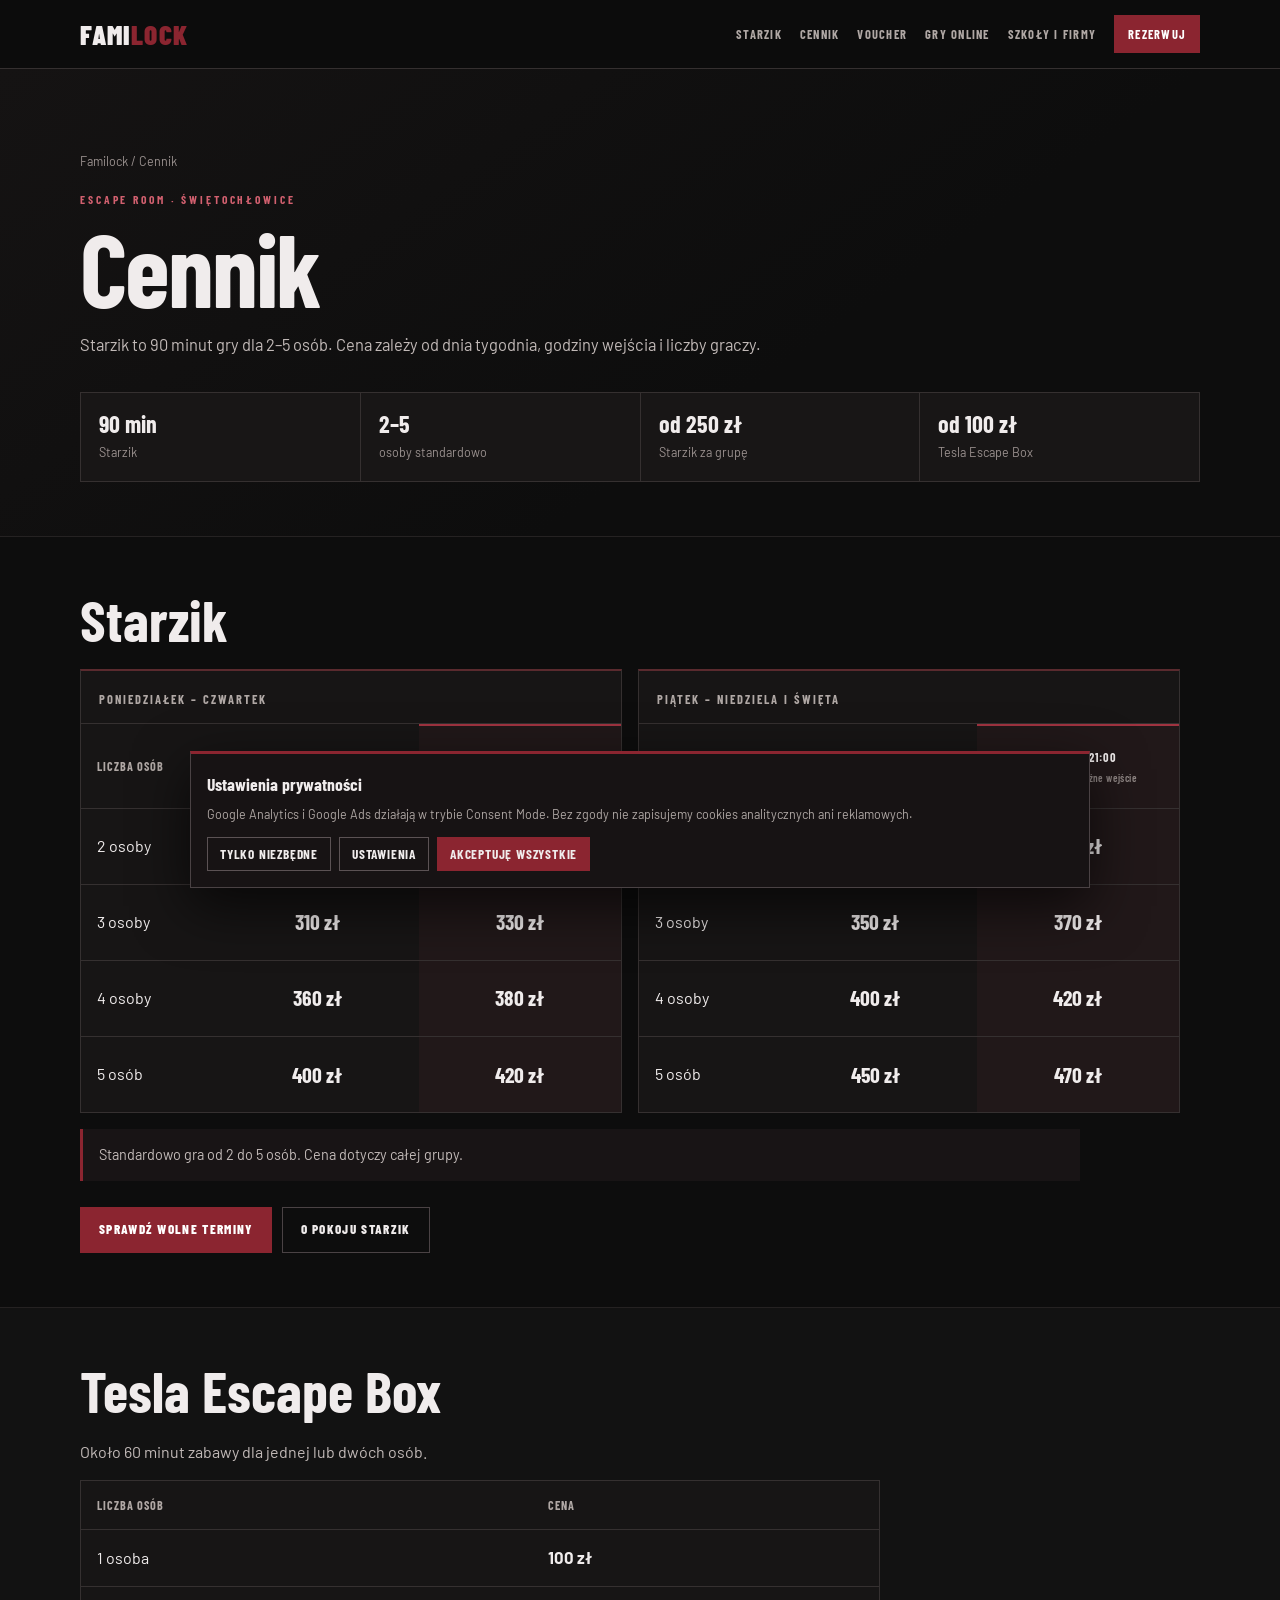
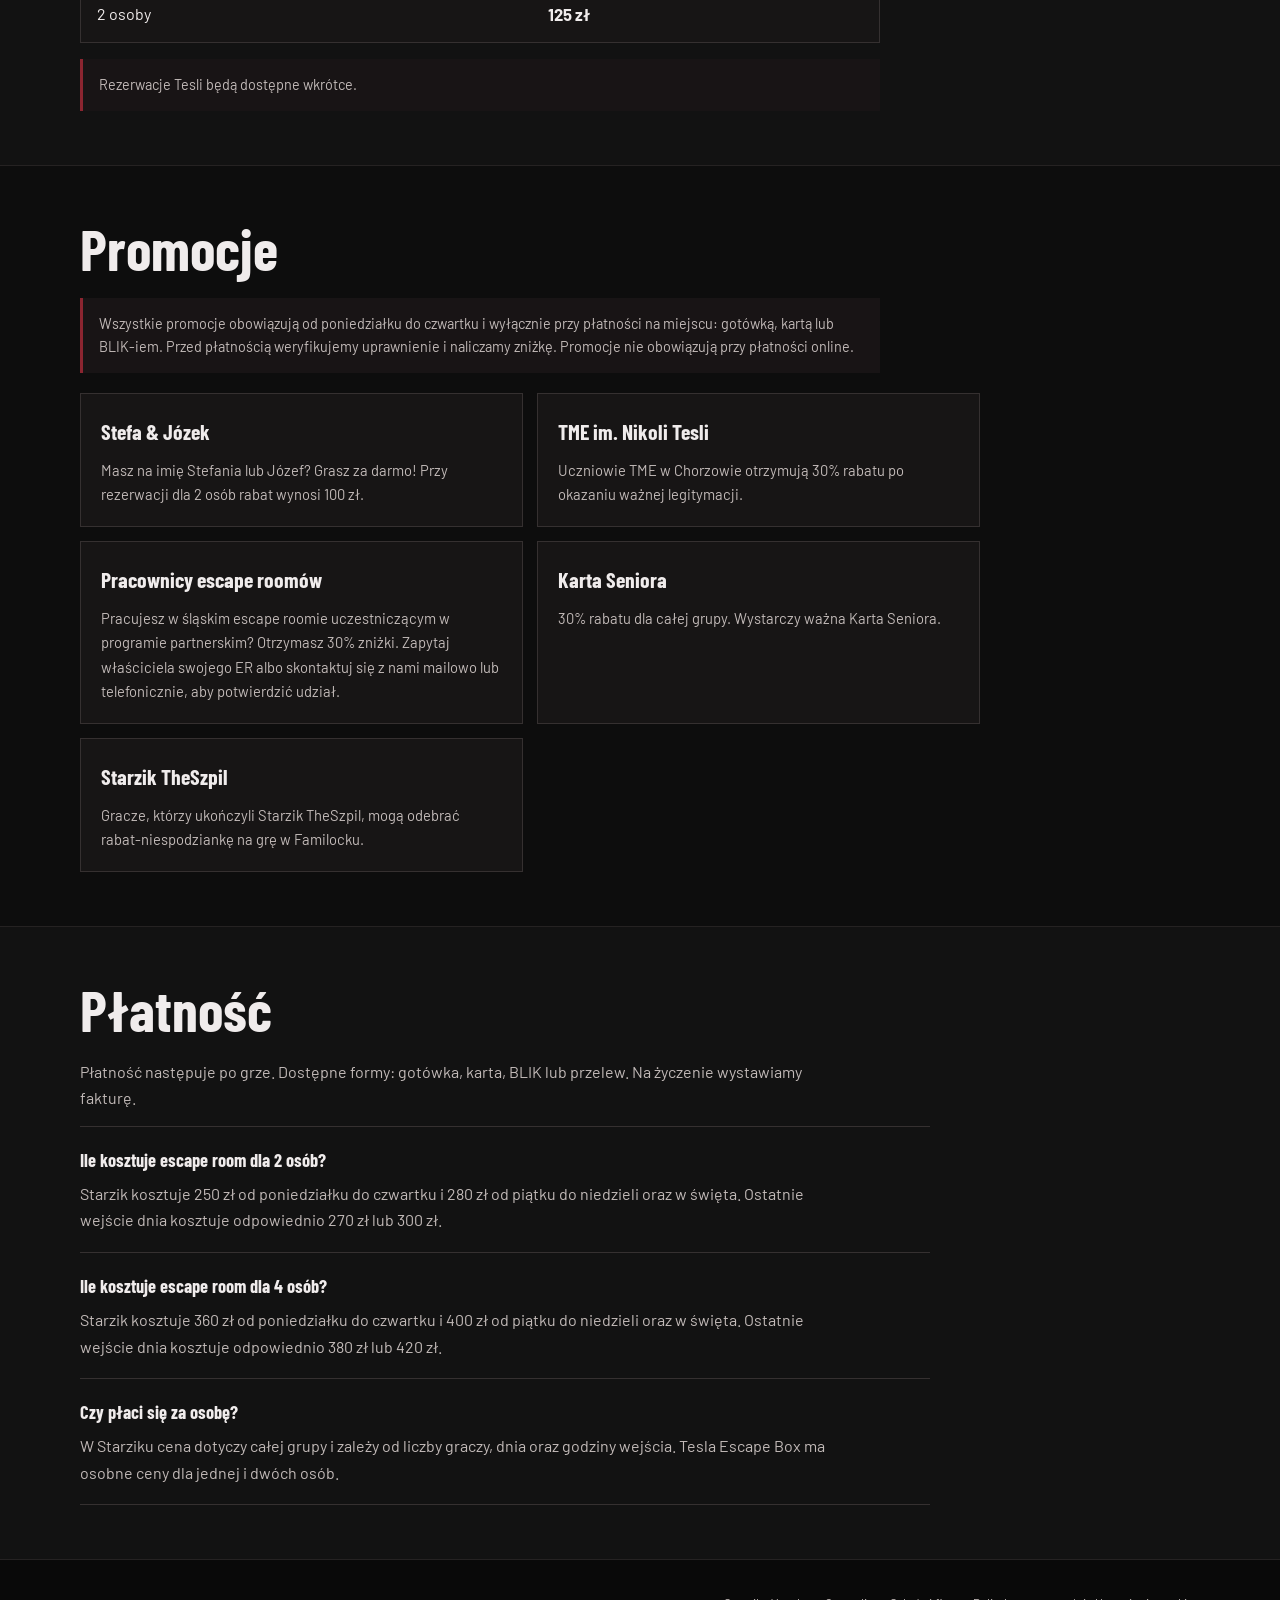
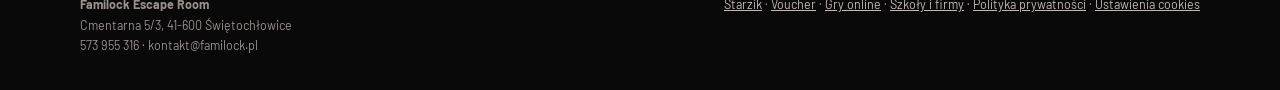
==== commit 75a891a7: "Ujednolicenie Familock: cookies, liczba graczy i opisy SEO" ====
--- a/cennik/index.html
+++ b/cennik/index.html
@@ -60,20 +60,20 @@
 <!-- End Google Tag Manager (noscript) -->
 <header class="nav"><div class="nav-inner"><a class="logo" href="/">FAMI<span>LOCK</span></a><nav class="nav-links" aria-label="Nawigacja"><a href="/starzik/">Starzik</a><a href="/cennik/">Cennik</a><a href="/voucher/">Voucher</a><a href="/gry-online/">Gry online</a><a href="/dla-szkol-i-firm/">Szkoły i firmy</a><a class="cta" data-booking-link href="/starzik/#rezerwacja">Rezerwuj</a></nav></div></header>
 <main>
-<section class="hero"><div class="wrap"><div class="crumbs"><a href="/">Familock</a> / Cennik</div><p class="eyebrow">Escape room · Świętochłowice</p><h1>Cennik</h1><p class="lead">Starzik to 90 minut gry dla 2–4 osób. Piąta osoba może dołączyć po wcześniejszym uzgodnieniu. Cena zależy od dnia tygodnia, godziny wejścia i liczby graczy.</p><div class="facts"><div class="fact"><strong>90 min</strong><span>Starzik</span></div><div class="fact"><strong>2–4</strong><span>osoby standardowo</span></div><div class="fact"><strong>od 250 zł</strong><span>Starzik za grupę</span></div><div class="fact"><strong>od 100 zł</strong><span>Tesla Escape Box</span></div></div></div></section>
+<section class="hero"><div class="wrap"><div class="crumbs"><a href="/">Familock</a> / Cennik</div><p class="eyebrow">Escape room · Świętochłowice</p><h1>Cennik</h1><p class="lead">Starzik to 90 minut gry dla 2–5 osób. Cena zależy od dnia tygodnia, godziny wejścia i liczby graczy.</p><div class="facts"><div class="fact"><strong>90 min</strong><span>Starzik</span></div><div class="fact"><strong>2–5</strong><span>osoby standardowo</span></div><div class="fact"><strong>od 250 zł</strong><span>Starzik za grupę</span></div><div class="fact"><strong>od 100 zł</strong><span>Tesla Escape Box</span></div></div></div></section>
 
 <section class="section" id="starzik-prices"><div class="wrap"><h2>Starzik</h2>
   <div class="price-groups">
     <article class="price-group" data-price-group="weekday">
       <div class="price-group-head"><div class="price-group-days">Poniedziałek – Czwartek</div></div>
-      <table class="price-table"><thead><tr><th>Liczba osób</th><th>16:00 i 18:30<span>Wcześniejsze wejścia</span></th><th class="late-column">21:00<span>Późne wejście</span></th></tr></thead><tbody><tr><td>2 osoby</td><td><strong data-price-tier="weekday-standard" data-players="2">250 zł</strong></td><td class="late-column"><strong data-price-tier="weekday-late" data-players="2">270 zł</strong></td></tr><tr><td>3 osoby</td><td><strong data-price-tier="weekday-standard" data-players="3">310 zł</strong></td><td class="late-column"><strong data-price-tier="weekday-late" data-players="3">330 zł</strong></td></tr><tr><td>4 osoby</td><td><strong data-price-tier="weekday-standard" data-players="4">360 zł</strong></td><td class="late-column"><strong data-price-tier="weekday-late" data-players="4">380 zł</strong></td></tr><tr><td>5 osób*</td><td><strong data-price-tier="weekday-standard" data-players="5">400 zł</strong></td><td class="late-column"><strong data-price-tier="weekday-late" data-players="5">420 zł</strong></td></tr></tbody></table>
+      <table class="price-table"><thead><tr><th>Liczba osób</th><th>16:00 i 18:30<span>Wcześniejsze wejścia</span></th><th class="late-column">21:00<span>Późne wejście</span></th></tr></thead><tbody><tr><td>2 osoby</td><td><strong data-price-tier="weekday-standard" data-players="2">250 zł</strong></td><td class="late-column"><strong data-price-tier="weekday-late" data-players="2">270 zł</strong></td></tr><tr><td>3 osoby</td><td><strong data-price-tier="weekday-standard" data-players="3">310 zł</strong></td><td class="late-column"><strong data-price-tier="weekday-late" data-players="3">330 zł</strong></td></tr><tr><td>4 osoby</td><td><strong data-price-tier="weekday-standard" data-players="4">360 zł</strong></td><td class="late-column"><strong data-price-tier="weekday-late" data-players="4">380 zł</strong></td></tr><tr><td>5 osób</td><td><strong data-price-tier="weekday-standard" data-players="5">400 zł</strong></td><td class="late-column"><strong data-price-tier="weekday-late" data-players="5">420 zł</strong></td></tr></tbody></table>
     </article>
     <article class="price-group" data-price-group="weekend">
       <div class="price-group-head"><div class="price-group-days">Piątek – Niedziela i święta</div></div>
-      <table class="price-table"><thead><tr><th>Liczba osób</th><th>Do 18:30<span>Wcześniejsze wejścia</span></th><th class="late-column">Pt.–sob. 21:00<span>Niedz. 20:30 · późne wejście</span></th></tr></thead><tbody><tr><td>2 osoby</td><td><strong data-price-tier="weekend-standard" data-players="2">280 zł</strong></td><td class="late-column"><strong data-price-tier="weekend-late" data-players="2">300 zł</strong></td></tr><tr><td>3 osoby</td><td><strong data-price-tier="weekend-standard" data-players="3">350 zł</strong></td><td class="late-column"><strong data-price-tier="weekend-late" data-players="3">370 zł</strong></td></tr><tr><td>4 osoby</td><td><strong data-price-tier="weekend-standard" data-players="4">400 zł</strong></td><td class="late-column"><strong data-price-tier="weekend-late" data-players="4">420 zł</strong></td></tr><tr><td>5 osób*</td><td><strong data-price-tier="weekend-standard" data-players="5">450 zł</strong></td><td class="late-column"><strong data-price-tier="weekend-late" data-players="5">470 zł</strong></td></tr></tbody></table>
+      <table class="price-table"><thead><tr><th>Liczba osób</th><th>Do 18:30<span>Wcześniejsze wejścia</span></th><th class="late-column">Pt.–sob. 21:00<span>Niedz. 20:30 · późne wejście</span></th></tr></thead><tbody><tr><td>2 osoby</td><td><strong data-price-tier="weekend-standard" data-players="2">280 zł</strong></td><td class="late-column"><strong data-price-tier="weekend-late" data-players="2">300 zł</strong></td></tr><tr><td>3 osoby</td><td><strong data-price-tier="weekend-standard" data-players="3">350 zł</strong></td><td class="late-column"><strong data-price-tier="weekend-late" data-players="3">370 zł</strong></td></tr><tr><td>4 osoby</td><td><strong data-price-tier="weekend-standard" data-players="4">400 zł</strong></td><td class="late-column"><strong data-price-tier="weekend-late" data-players="4">420 zł</strong></td></tr><tr><td>5 osób</td><td><strong data-price-tier="weekend-standard" data-players="5">450 zł</strong></td><td class="late-column"><strong data-price-tier="weekend-late" data-players="5">470 zł</strong></td></tr></tbody></table>
     </article>
   </div>
-  <div class="note">* Standardowo grają 2–4 osoby. Piąta osoba może dołączyć na wyraźne życzenie grupy.</div>
+  <div class="note">Standardowo gra od 2 do 5 osób. Cena dotyczy całej grupy.</div>
   <div class="actions"><a class="btn primary" data-booking-link href="/starzik/#rezerwacja">Sprawdź wolne terminy</a><a class="btn" href="/starzik/">O pokoju Starzik</a></div>
 </div></section>
 
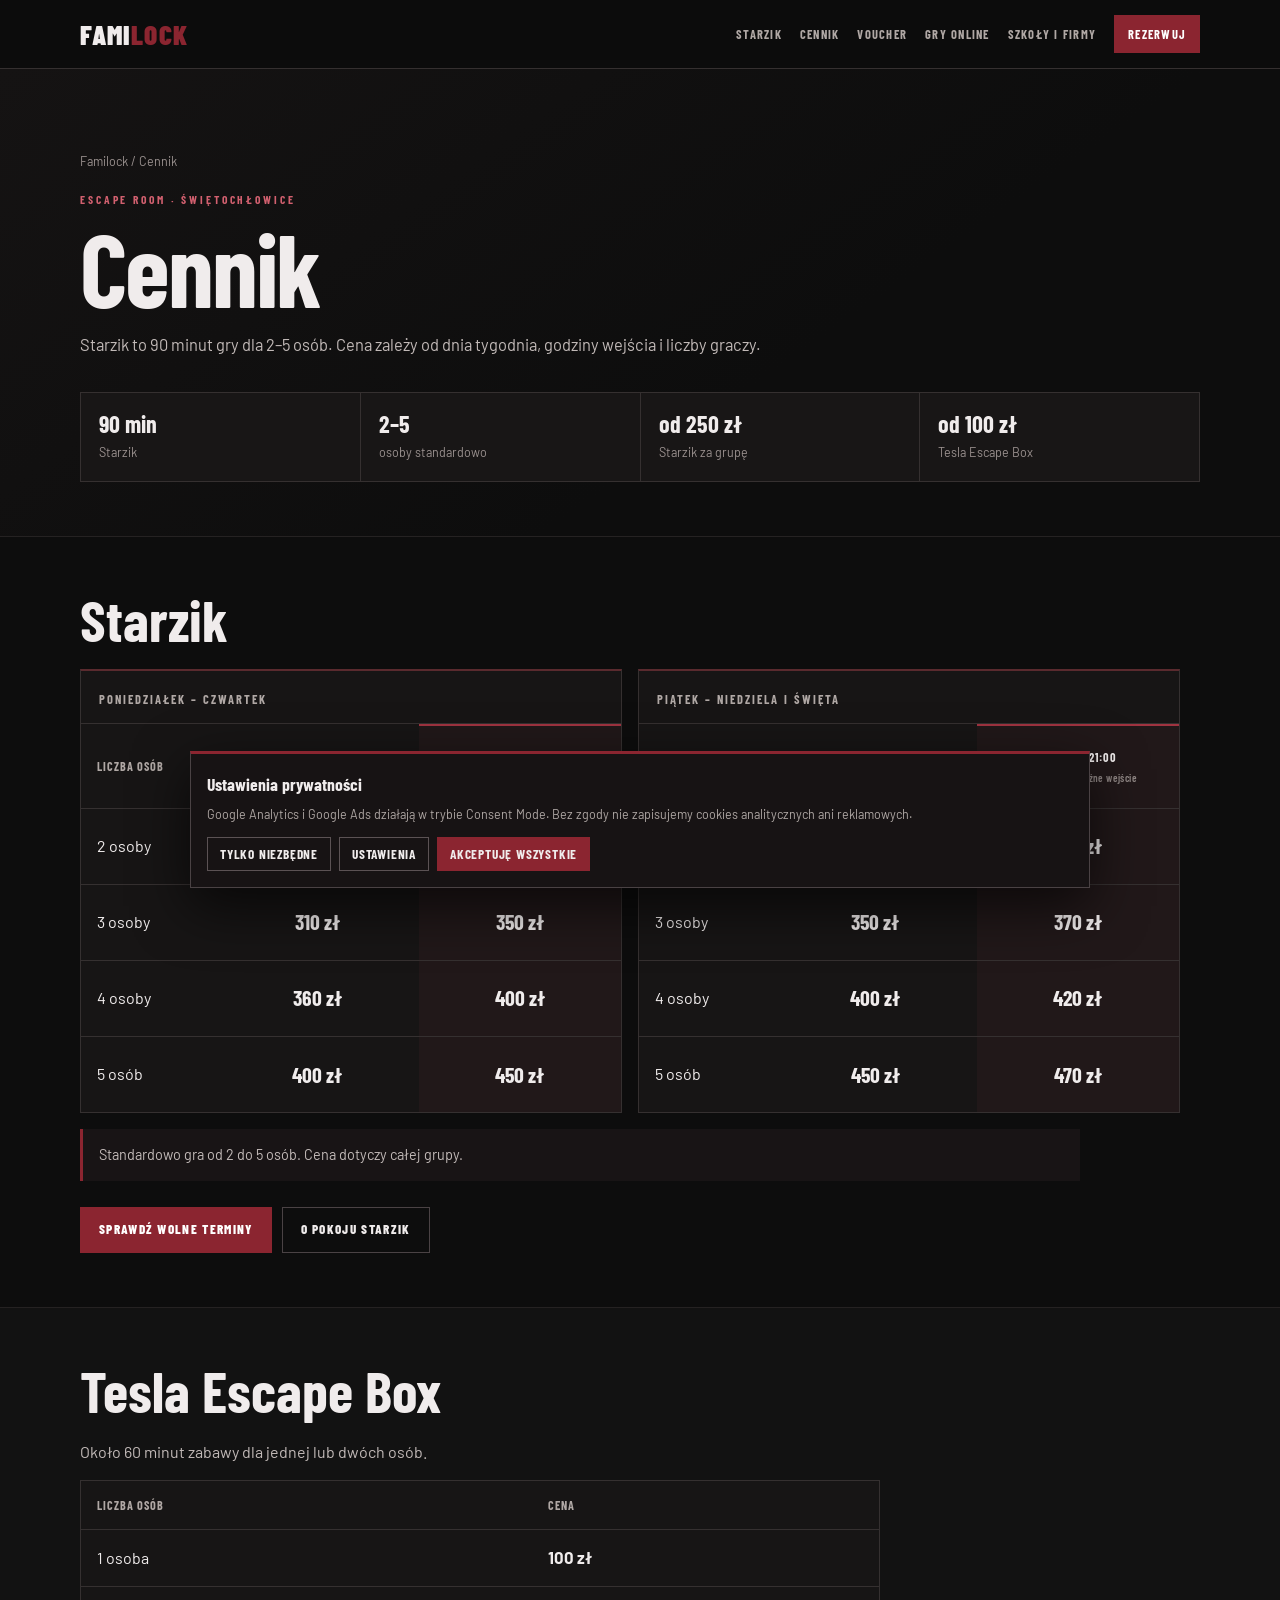
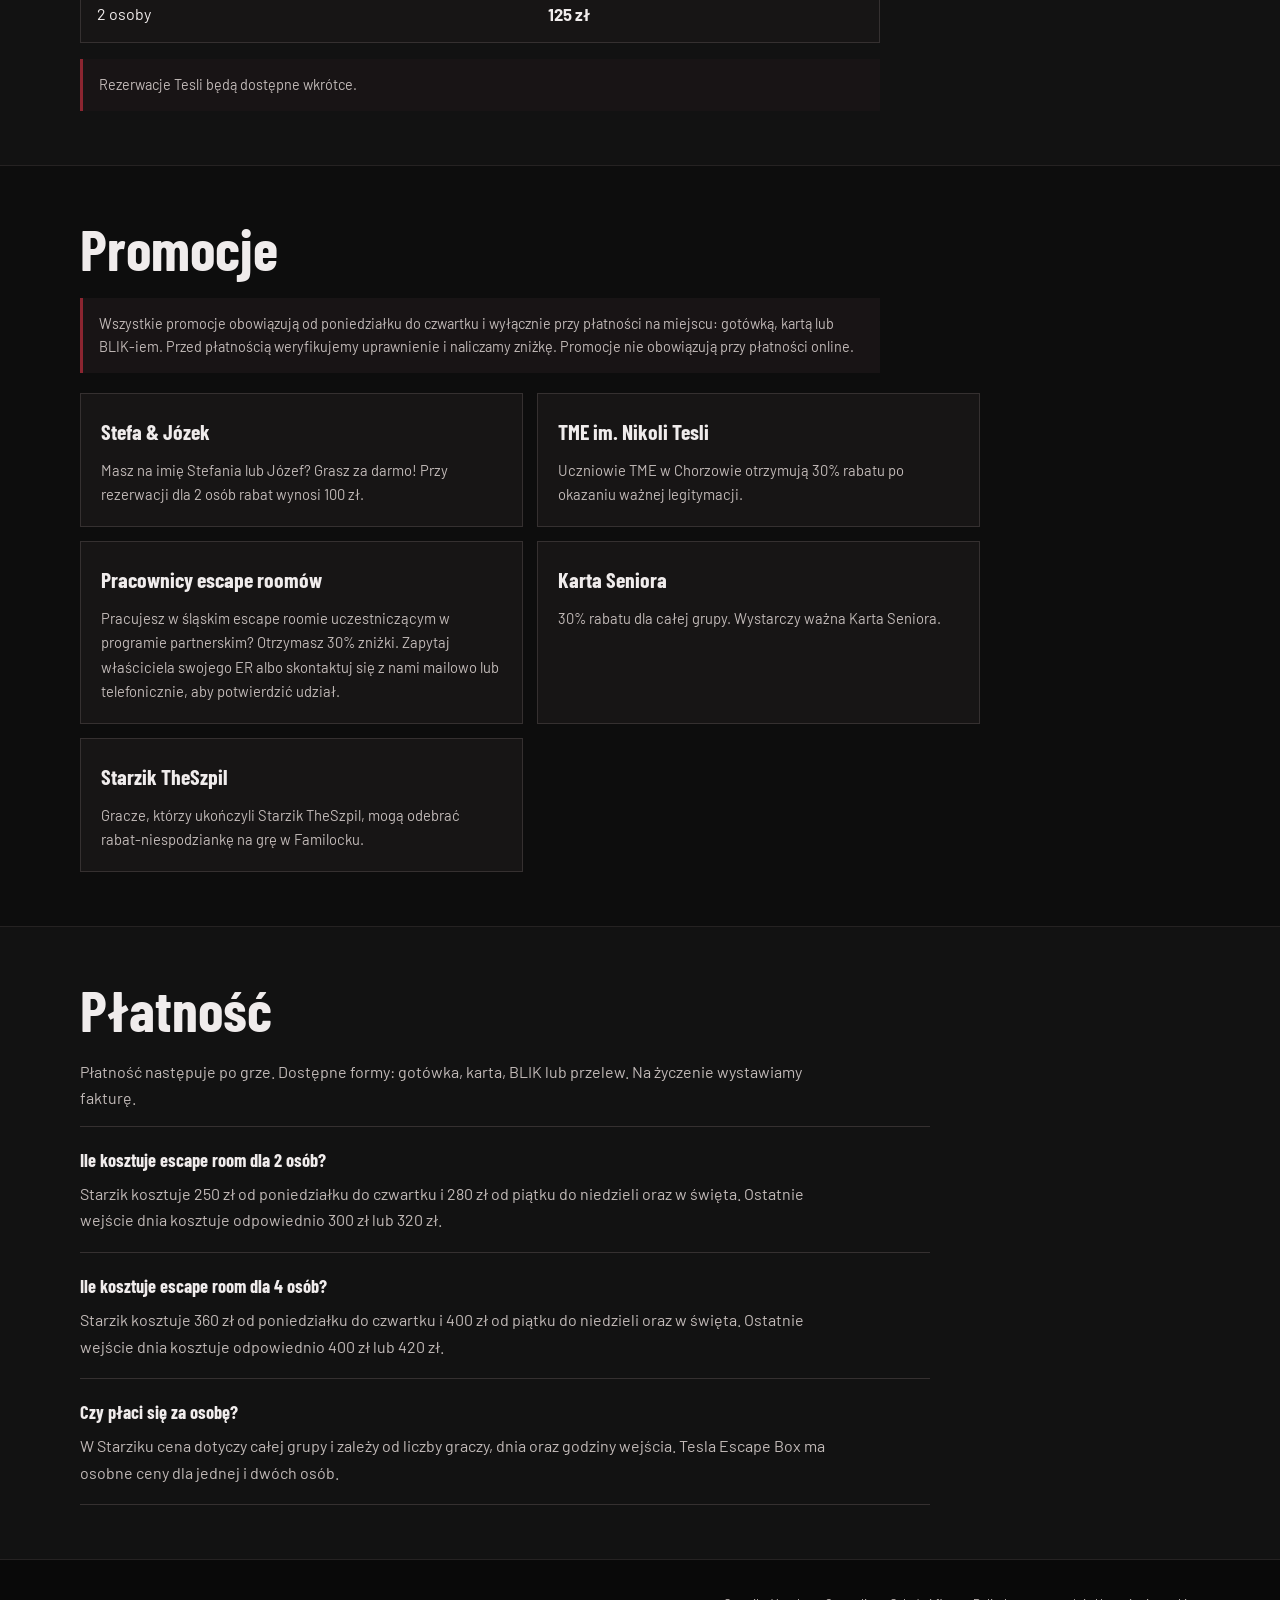
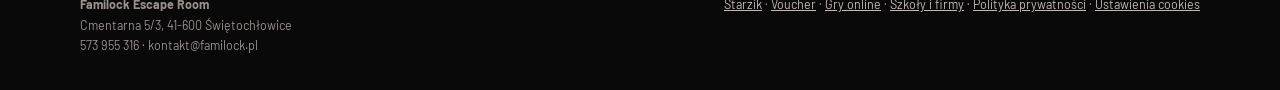
==== commit 2b726537: "Aktualizacja cennika późnych wejść Starzik od 5 listopada" ====
--- a/cennik/index.html
+++ b/cennik/index.html
@@ -66,11 +66,11 @@
   <div class="price-groups">
     <article class="price-group" data-price-group="weekday">
       <div class="price-group-head"><div class="price-group-days">Poniedziałek – Czwartek</div></div>
-      <table class="price-table"><thead><tr><th>Liczba osób</th><th>16:00 i 18:30<span>Wcześniejsze wejścia</span></th><th class="late-column">21:00<span>Późne wejście</span></th></tr></thead><tbody><tr><td>2 osoby</td><td><strong data-price-tier="weekday-standard" data-players="2">250 zł</strong></td><td class="late-column"><strong data-price-tier="weekday-late" data-players="2">270 zł</strong></td></tr><tr><td>3 osoby</td><td><strong data-price-tier="weekday-standard" data-players="3">310 zł</strong></td><td class="late-column"><strong data-price-tier="weekday-late" data-players="3">330 zł</strong></td></tr><tr><td>4 osoby</td><td><strong data-price-tier="weekday-standard" data-players="4">360 zł</strong></td><td class="late-column"><strong data-price-tier="weekday-late" data-players="4">380 zł</strong></td></tr><tr><td>5 osób</td><td><strong data-price-tier="weekday-standard" data-players="5">400 zł</strong></td><td class="late-column"><strong data-price-tier="weekday-late" data-players="5">420 zł</strong></td></tr></tbody></table>
+      <table class="price-table"><thead><tr><th>Liczba osób</th><th>16:00 i 18:30<span>Wcześniejsze wejścia</span></th><th class="late-column">21:00<span>Późne wejście</span></th></tr></thead><tbody><tr><td>2 osoby</td><td><strong data-price-tier="weekday-standard" data-players="2">250 zł</strong></td><td class="late-column"><strong data-price-tier="weekday-late" data-players="2">300 zł</strong></td></tr><tr><td>3 osoby</td><td><strong data-price-tier="weekday-standard" data-players="3">310 zł</strong></td><td class="late-column"><strong data-price-tier="weekday-late" data-players="3">350 zł</strong></td></tr><tr><td>4 osoby</td><td><strong data-price-tier="weekday-standard" data-players="4">360 zł</strong></td><td class="late-column"><strong data-price-tier="weekday-late" data-players="4">400 zł</strong></td></tr><tr><td>5 osób</td><td><strong data-price-tier="weekday-standard" data-players="5">400 zł</strong></td><td class="late-column"><strong data-price-tier="weekday-late" data-players="5">450 zł</strong></td></tr></tbody></table>
     </article>
     <article class="price-group" data-price-group="weekend">
       <div class="price-group-head"><div class="price-group-days">Piątek – Niedziela i święta</div></div>
-      <table class="price-table"><thead><tr><th>Liczba osób</th><th>Do 18:30<span>Wcześniejsze wejścia</span></th><th class="late-column">Pt.–sob. 21:00<span>Niedz. 20:30 · późne wejście</span></th></tr></thead><tbody><tr><td>2 osoby</td><td><strong data-price-tier="weekend-standard" data-players="2">280 zł</strong></td><td class="late-column"><strong data-price-tier="weekend-late" data-players="2">300 zł</strong></td></tr><tr><td>3 osoby</td><td><strong data-price-tier="weekend-standard" data-players="3">350 zł</strong></td><td class="late-column"><strong data-price-tier="weekend-late" data-players="3">370 zł</strong></td></tr><tr><td>4 osoby</td><td><strong data-price-tier="weekend-standard" data-players="4">400 zł</strong></td><td class="late-column"><strong data-price-tier="weekend-late" data-players="4">420 zł</strong></td></tr><tr><td>5 osób</td><td><strong data-price-tier="weekend-standard" data-players="5">450 zł</strong></td><td class="late-column"><strong data-price-tier="weekend-late" data-players="5">470 zł</strong></td></tr></tbody></table>
+      <table class="price-table"><thead><tr><th>Liczba osób</th><th>Do 18:30<span>Wcześniejsze wejścia</span></th><th class="late-column">Pt.–sob. 21:00<span>Niedz. 20:30 · późne wejście</span></th></tr></thead><tbody><tr><td>2 osoby</td><td><strong data-price-tier="weekend-standard" data-players="2">280 zł</strong></td><td class="late-column"><strong data-price-tier="weekend-late" data-players="2">320 zł</strong></td></tr><tr><td>3 osoby</td><td><strong data-price-tier="weekend-standard" data-players="3">350 zł</strong></td><td class="late-column"><strong data-price-tier="weekend-late" data-players="3">370 zł</strong></td></tr><tr><td>4 osoby</td><td><strong data-price-tier="weekend-standard" data-players="4">400 zł</strong></td><td class="late-column"><strong data-price-tier="weekend-late" data-players="4">420 zł</strong></td></tr><tr><td>5 osób</td><td><strong data-price-tier="weekend-standard" data-players="5">450 zł</strong></td><td class="late-column"><strong data-price-tier="weekend-late" data-players="5">470 zł</strong></td></tr></tbody></table>
     </article>
   </div>
   <div class="note">Standardowo gra od 2 do 5 osób. Cena dotyczy całej grupy.</div>
@@ -81,7 +81,7 @@
 
 <section class="section" id="promocje"><div class="wrap"><h2>Promocje</h2><div class="note" style="margin:0 0 20px">Wszystkie promocje obowiązują od poniedziałku do czwartku i wyłącznie przy płatności na miejscu: gotówką, kartą lub BLIK-iem. Przed płatnością weryfikujemy uprawnienie i naliczamy zniżkę. Promocje nie obowiązują przy płatności online.</div><div class="cards"><article class="card"><h3>Stefa &amp; Józek</h3><p>Masz na imię Stefania lub Józef? Grasz za darmo! Przy rezerwacji dla 2 osób rabat wynosi 100 zł.</p></article><article class="card"><h3>TME im. Nikoli Tesli</h3><p>Uczniowie TME w Chorzowie otrzymują 30% rabatu po okazaniu ważnej legitymacji.</p></article><article class="card"><h3>Pracownicy escape roomów</h3><p>Pracujesz w śląskim escape roomie uczestniczącym w programie partnerskim? Otrzymasz 30% zniżki. Zapytaj właściciela swojego ER albo skontaktuj się z nami mailowo lub telefonicznie, aby potwierdzić udział.</p></article><article class="card"><h3>Karta Seniora</h3><p>30% rabatu dla całej grupy. Wystarczy ważna Karta Seniora.</p></article><article class="card"><h3>Starzik TheSzpil</h3><p>Gracze, którzy ukończyli Starzik TheSzpil, mogą odebrać rabat-niespodziankę na grę w Familocku.</p></article></div></div></section>
 
-<section class="section alt"><div class="wrap"><h2>Płatność</h2><p>Płatność następuje po grze. Dostępne formy: gotówka, karta, BLIK lub przelew. Na życzenie wystawiamy fakturę.</p><div class="qa"><div class="qa-item"><h3>Ile kosztuje escape room dla 2 osób?</h3><p>Starzik kosztuje 250 zł od poniedziałku do czwartku i 280 zł od piątku do niedzieli oraz w święta. Ostatnie wejście dnia kosztuje odpowiednio 270 zł lub 300 zł.</p></div><div class="qa-item"><h3>Ile kosztuje escape room dla 4 osób?</h3><p>Starzik kosztuje 360 zł od poniedziałku do czwartku i 400 zł od piątku do niedzieli oraz w święta. Ostatnie wejście dnia kosztuje odpowiednio 380 zł lub 420 zł.</p></div><div class="qa-item"><h3>Czy płaci się za osobę?</h3><p>W Starziku cena dotyczy całej grupy i zależy od liczby graczy, dnia oraz godziny wejścia. Tesla Escape Box ma osobne ceny dla jednej i dwóch osób.</p></div></div></div></section>
+<section class="section alt"><div class="wrap"><h2>Płatność</h2><p>Płatność następuje po grze. Dostępne formy: gotówka, karta, BLIK lub przelew. Na życzenie wystawiamy fakturę.</p><div class="qa"><div class="qa-item"><h3>Ile kosztuje escape room dla 2 osób?</h3><p>Starzik kosztuje 250 zł od poniedziałku do czwartku i 280 zł od piątku do niedzieli oraz w święta. Ostatnie wejście dnia kosztuje odpowiednio 300 zł lub 320 zł.</p></div><div class="qa-item"><h3>Ile kosztuje escape room dla 4 osób?</h3><p>Starzik kosztuje 360 zł od poniedziałku do czwartku i 400 zł od piątku do niedzieli oraz w święta. Ostatnie wejście dnia kosztuje odpowiednio 400 zł lub 420 zł.</p></div><div class="qa-item"><h3>Czy płaci się za osobę?</h3><p>W Starziku cena dotyczy całej grupy i zależy od liczby graczy, dnia oraz godziny wejścia. Tesla Escape Box ma osobne ceny dla jednej i dwóch osób.</p></div></div></div></section>
 </main>
 <footer class="footer"><div class="wrap footer-grid"><div><strong>Familock Escape Room</strong><br>Cmentarna 5/3, 41-600 Świętochłowice<br>573 955 316 · kontakt@familock.pl</div><div><a href="/starzik/">Starzik</a> · <a href="/voucher/">Voucher</a> · <a href="/gry-online/">Gry online</a> · <a href="/dla-szkol-i-firm/">Szkoły i firmy</a> · <a href="/polityka.html">Polityka prywatności</a></div></div></footer>
 <div id="cookie-consent" class="cookie" hidden><strong>Ustawienia prywatności</strong><p>Google Analytics i Google Ads działają w trybie Consent Mode. Bez zgody nie zapisujemy cookies analitycznych ani reklamowych.</p><div id="cookie-settings" class="cookie-settings" hidden><label for="cookie-analytics">Analityczne - Google Analytics</label><input id="cookie-analytics" type="checkbox"><label for="cookie-marketing">Reklamowe - pomiar Google Ads</label><input id="cookie-marketing" type="checkbox"></div><div class="cookie-actions"><button id="cookie-necessary">Tylko niezbędne</button><button id="cookie-toggle-settings">Ustawienia</button><button id="cookie-save" hidden>Zapisz wybór</button><button id="cookie-accept-all" class="primary">Akceptuję wszystkie</button></div></div>
